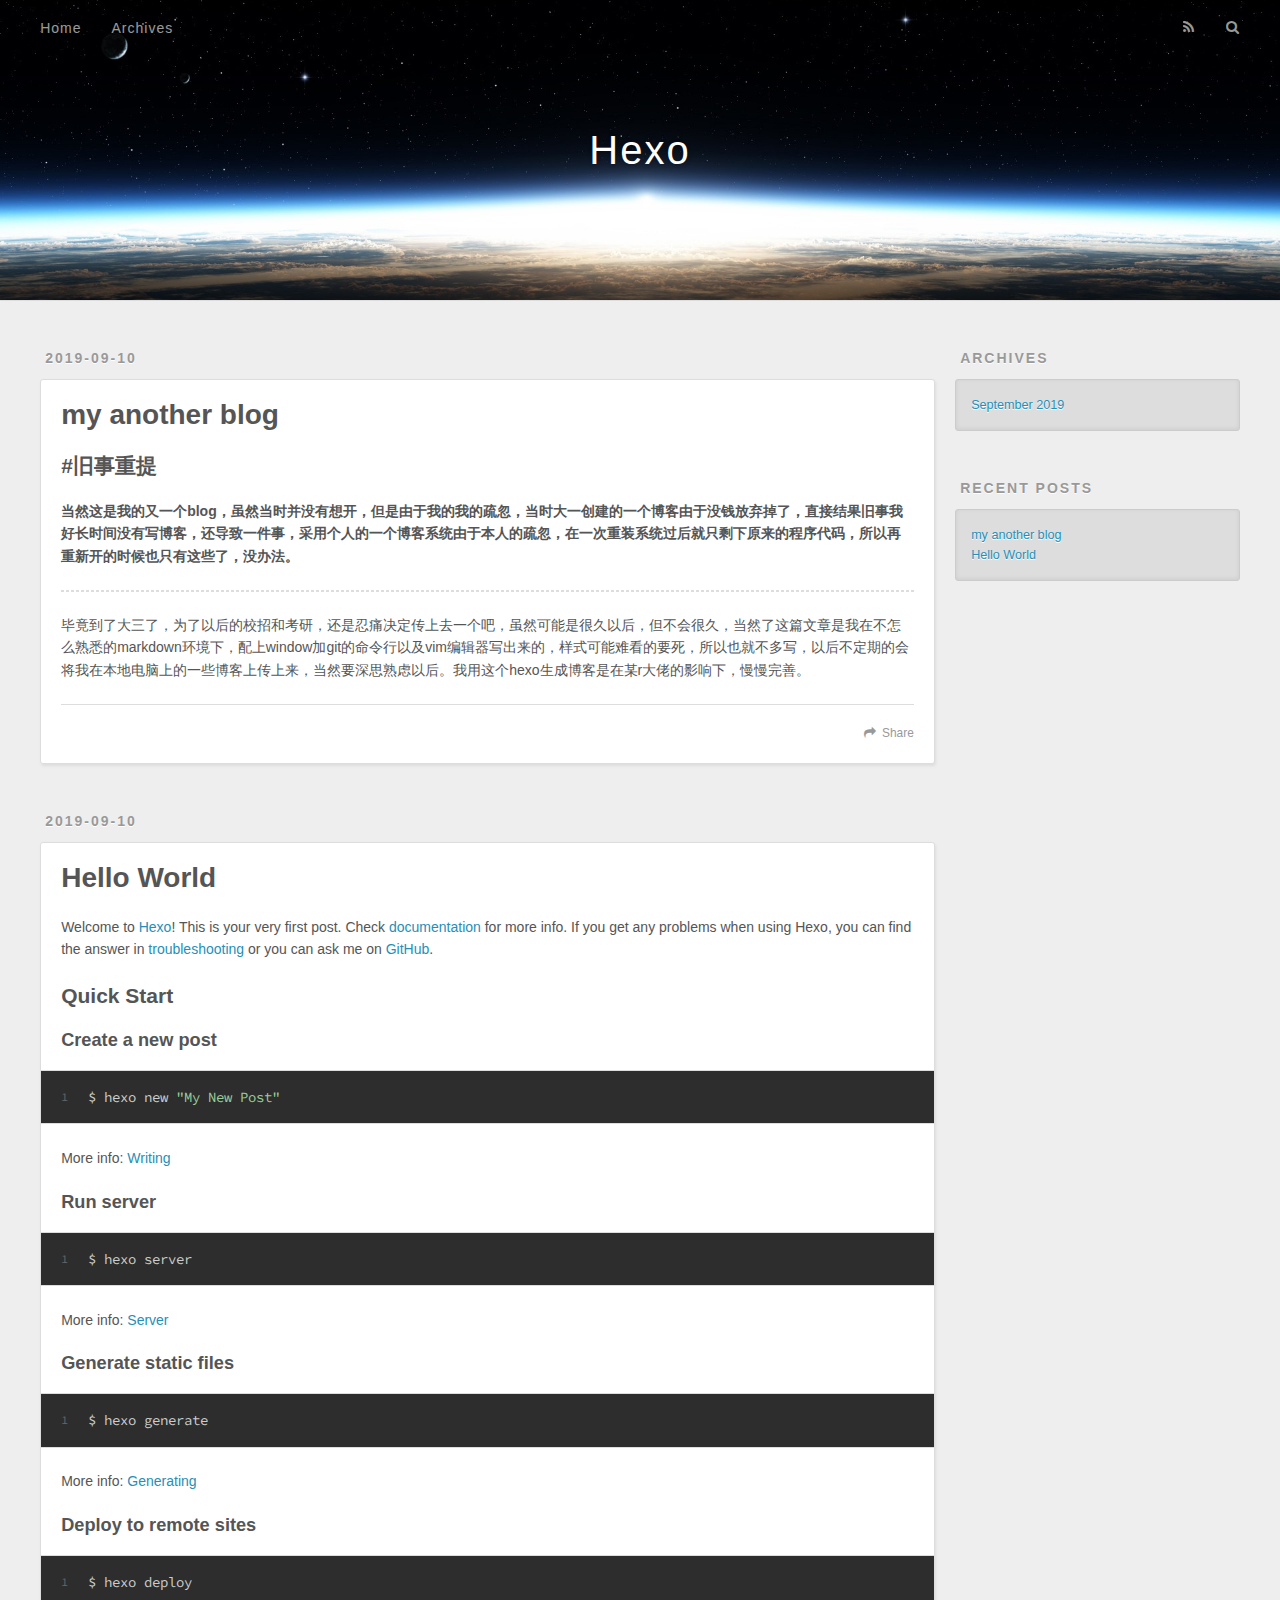
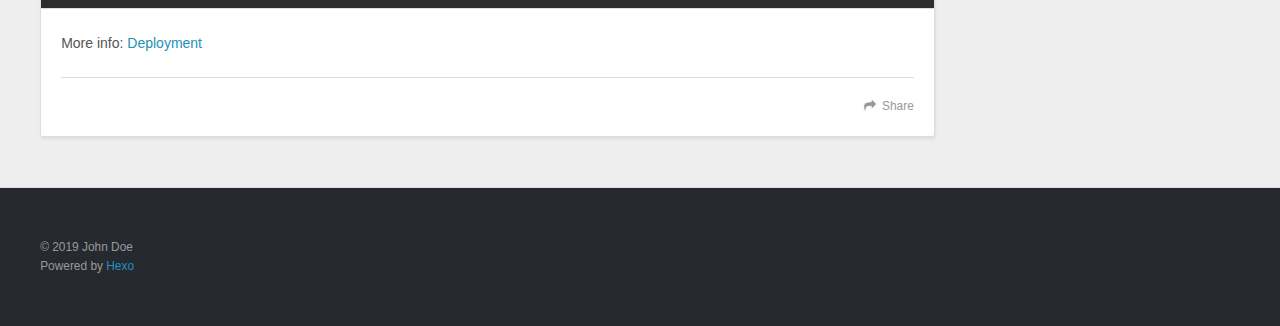
==== index.html @ 0c0c6982 "Site updated: 2019-09-11 00:20:48" ====
<!DOCTYPE html>
<html>
<head><meta name="generator" content="Hexo 3.9.0">
  <meta charset="utf-8">
  

  
  <title>Hexo</title>
  <meta name="viewport" content="width=device-width, initial-scale=1, maximum-scale=1">
  <meta property="og:type" content="website">
<meta property="og:title" content="Hexo">
<meta property="og:url" content="http://yoursite.com/index.html">
<meta property="og:site_name" content="Hexo">
<meta property="og:locale" content="en">
<meta name="twitter:card" content="summary">
<meta name="twitter:title" content="Hexo">
  
    <link rel="alternate" href="/atom.xml" title="Hexo" type="application/atom+xml">
  
  
    <link rel="icon" href="/favicon.png">
  
  
    <link href="//fonts.googleapis.com/css?family=Source+Code+Pro" rel="stylesheet" type="text/css">
  
  <link rel="stylesheet" href="/css/style.css">
</head>
</html>
<body>
  <div id="container">
    <div id="wrap">
      <header id="header">
  <div id="banner"></div>
  <div id="header-outer" class="outer">
    <div id="header-title" class="inner">
      <h1 id="logo-wrap">
        <a href="/" id="logo">Hexo</a>
      </h1>
      
    </div>
    <div id="header-inner" class="inner">
      <nav id="main-nav">
        <a id="main-nav-toggle" class="nav-icon"></a>
        
          <a class="main-nav-link" href="/">Home</a>
        
          <a class="main-nav-link" href="/archives">Archives</a>
        
      </nav>
      <nav id="sub-nav">
        
          <a id="nav-rss-link" class="nav-icon" href="/atom.xml" title="RSS Feed"></a>
        
        <a id="nav-search-btn" class="nav-icon" title="Search"></a>
      </nav>
      <div id="search-form-wrap">
        <form action="//google.com/search" method="get" accept-charset="UTF-8" class="search-form"><input type="search" name="q" class="search-form-input" placeholder="Search"><button type="submit" class="search-form-submit">&#xF002;</button><input type="hidden" name="sitesearch" value="http://yoursite.com"></form>
      </div>
    </div>
  </div>
</header>
      <div class="outer">
        <section id="main">
  
    <article id="post-my-another-blog" class="article article-type-post" itemscope itemprop="blogPost">
  <div class="article-meta">
    <a href="/2019/09/10/my-another-blog/" class="article-date">
  <time datetime="2019-09-10T15:48:53.000Z" itemprop="datePublished">2019-09-10</time>
</a>
    
  </div>
  <div class="article-inner">
    
    
      <header class="article-header">
        
  
    <h1 itemprop="name">
      <a class="article-title" href="/2019/09/10/my-another-blog/">my another blog</a>
    </h1>
  

      </header>
    
    <div class="article-entry" itemprop="articleBody">
      
        <h2 id="旧事重提"><a href="#旧事重提" class="headerlink" title="#旧事重提"></a>#旧事重提</h2><p><strong>当然这是我的又一个blog，虽然当时并没有想开，但是由于我的我的疏忽，当时大一创建的一个博客由于没钱放弃掉了，直接结果旧事我好长时间没有写博客，还导致一件事，采用个人的一个博客系统由于本人的疏忽，在一次重装系统过后就只剩下原来的程序代码，所以再重新开的时候也只有这些了，没办法。</strong></p>
<hr>
<p>毕竟到了大三了，为了以后的校招和考研，还是忍痛决定传上去一个吧，虽然可能是很久以后，但不会很久，当然了这篇文章是我在不怎么熟悉的markdown环境下，配上window加git的命令行以及vim编辑器写出来的，样式可能难看的要死，所以也就不多写，以后不定期的会将我在本地电脑上的一些博客上传上来，当然要深思熟虑以后。我用这个hexo生成博客是在某r大佬的影响下，慢慢完善。</p>

      
    </div>
    <footer class="article-footer">
      <a data-url="http://yoursite.com/2019/09/10/my-another-blog/" data-id="ck0e0szzv00003krhffsxg4f7" class="article-share-link">Share</a>
      
      
    </footer>
  </div>
  
</article>


  
    <article id="post-hello-world" class="article article-type-post" itemscope itemprop="blogPost">
  <div class="article-meta">
    <a href="/2019/09/10/hello-world/" class="article-date">
  <time datetime="2019-09-10T15:40:43.139Z" itemprop="datePublished">2019-09-10</time>
</a>
    
  </div>
  <div class="article-inner">
    
    
      <header class="article-header">
        
  
    <h1 itemprop="name">
      <a class="article-title" href="/2019/09/10/hello-world/">Hello World</a>
    </h1>
  

      </header>
    
    <div class="article-entry" itemprop="articleBody">
      
        <p>Welcome to <a href="https://hexo.io/" target="_blank" rel="noopener">Hexo</a>! This is your very first post. Check <a href="https://hexo.io/docs/" target="_blank" rel="noopener">documentation</a> for more info. If you get any problems when using Hexo, you can find the answer in <a href="https://hexo.io/docs/troubleshooting.html" target="_blank" rel="noopener">troubleshooting</a> or you can ask me on <a href="https://github.com/hexojs/hexo/issues" target="_blank" rel="noopener">GitHub</a>.</p>
<h2 id="Quick-Start"><a href="#Quick-Start" class="headerlink" title="Quick Start"></a>Quick Start</h2><h3 id="Create-a-new-post"><a href="#Create-a-new-post" class="headerlink" title="Create a new post"></a>Create a new post</h3><figure class="highlight bash"><table><tr><td class="gutter"><pre><span class="line">1</span><br></pre></td><td class="code"><pre><span class="line">$ hexo new <span class="string">"My New Post"</span></span><br></pre></td></tr></table></figure>

<p>More info: <a href="https://hexo.io/docs/writing.html" target="_blank" rel="noopener">Writing</a></p>
<h3 id="Run-server"><a href="#Run-server" class="headerlink" title="Run server"></a>Run server</h3><figure class="highlight bash"><table><tr><td class="gutter"><pre><span class="line">1</span><br></pre></td><td class="code"><pre><span class="line">$ hexo server</span><br></pre></td></tr></table></figure>

<p>More info: <a href="https://hexo.io/docs/server.html" target="_blank" rel="noopener">Server</a></p>
<h3 id="Generate-static-files"><a href="#Generate-static-files" class="headerlink" title="Generate static files"></a>Generate static files</h3><figure class="highlight bash"><table><tr><td class="gutter"><pre><span class="line">1</span><br></pre></td><td class="code"><pre><span class="line">$ hexo generate</span><br></pre></td></tr></table></figure>

<p>More info: <a href="https://hexo.io/docs/generating.html" target="_blank" rel="noopener">Generating</a></p>
<h3 id="Deploy-to-remote-sites"><a href="#Deploy-to-remote-sites" class="headerlink" title="Deploy to remote sites"></a>Deploy to remote sites</h3><figure class="highlight bash"><table><tr><td class="gutter"><pre><span class="line">1</span><br></pre></td><td class="code"><pre><span class="line">$ hexo deploy</span><br></pre></td></tr></table></figure>

<p>More info: <a href="https://hexo.io/docs/deployment.html" target="_blank" rel="noopener">Deployment</a></p>

      
    </div>
    <footer class="article-footer">
      <a data-url="http://yoursite.com/2019/09/10/hello-world/" data-id="ck0e0t00200013krhgukhld2q" class="article-share-link">Share</a>
      
      
    </footer>
  </div>
  
</article>


  


</section>
        
          <aside id="sidebar">
  
    

  
    

  
    
  
    
  <div class="widget-wrap">
    <h3 class="widget-title">Archives</h3>
    <div class="widget">
      <ul class="archive-list"><li class="archive-list-item"><a class="archive-list-link" href="/archives/2019/09/">September 2019</a></li></ul>
    </div>
  </div>


  
    
  <div class="widget-wrap">
    <h3 class="widget-title">Recent Posts</h3>
    <div class="widget">
      <ul>
        
          <li>
            <a href="/2019/09/10/my-another-blog/">my another blog</a>
          </li>
        
          <li>
            <a href="/2019/09/10/hello-world/">Hello World</a>
          </li>
        
      </ul>
    </div>
  </div>

  
</aside>
        
      </div>
      <footer id="footer">
  
  <div class="outer">
    <div id="footer-info" class="inner">
      &copy; 2019 John Doe<br>
      Powered by <a href="http://hexo.io/" target="_blank">Hexo</a>
    </div>
  </div>
</footer>
    </div>
    <nav id="mobile-nav">
  
    <a href="/" class="mobile-nav-link">Home</a>
  
    <a href="/archives" class="mobile-nav-link">Archives</a>
  
</nav>
    

<script src="//ajax.googleapis.com/ajax/libs/jquery/2.0.3/jquery.min.js"></script>


  <link rel="stylesheet" href="/fancybox/jquery.fancybox.css">
  <script src="/fancybox/jquery.fancybox.pack.js"></script>


<script src="/js/script.js"></script>



  </div>
</body>
</html>
---- css/style.css ----
body {
  width: 100%;
}
body:before,
body:after {
  content: "";
  display: table;
}
body:after {
  clear: both;
}
html,
body,
div,
span,
applet,
object,
iframe,
h1,
h2,
h3,
h4,
h5,
h6,
p,
blockquote,
pre,
a,
abbr,
acronym,
address,
big,
cite,
code,
del,
dfn,
em,
img,
ins,
kbd,
q,
s,
samp,
small,
strike,
strong,
sub,
sup,
tt,
var,
dl,
dt,
dd,
ol,
ul,
li,
fieldset,
form,
label,
legend,
table,
caption,
tbody,
tfoot,
thead,
tr,
th,
td {
  margin: 0;
  padding: 0;
  border: 0;
  outline: 0;
  font-weight: inherit;
  font-style: inherit;
  font-family: inherit;
  font-size: 100%;
  vertical-align: baseline;
}
body {
  line-height: 1;
  color: #000;
  background: #fff;
}
ol,
ul {
  list-style: none;
}
table {
  border-collapse: separate;
  border-spacing: 0;
  vertical-align: middle;
}
caption,
th,
td {
  text-align: left;
  font-weight: normal;
  vertical-align: middle;
}
a img {
  border: none;
}
input,
button {
  margin: 0;
  padding: 0;
}
input::-moz-focus-inner,
button::-moz-focus-inner {
  border: 0;
  padding: 0;
}
@font-face {
  font-family: FontAwesome;
  font-style: normal;
  font-weight: normal;
  src: url("fonts/fontawesome-webfont.eot?v=#4.0.3");
  src: url("fonts/fontawesome-webfont.eot?#iefix&v=#4.0.3") format("embedded-opentype"), url("fonts/fontawesome-webfont.woff?v=#4.0.3") format("woff"), url("fonts/fontawesome-webfont.ttf?v=#4.0.3") format("truetype"), url("fonts/fontawesome-webfont.svg#fontawesomeregular?v=#4.0.3") format("svg");
}
html,
body,
#container {
  height: 100%;
}
body {
  background: #eee;
  font: 14px -apple-system, BlinkMacSystemFont, "Segoe UI", "Roboto", "Oxygen", "Ubuntu", "Cantarell", "Fira Sans", "Droid Sans", "Helvetica Neue", sans-serif;
  -webkit-text-size-adjust: 100%;
}
.outer {
  max-width: 1220px;
  margin: 0 auto;
  padding: 0 20px;
}
.outer:before,
.outer:after {
  content: "";
  display: table;
}
.outer:after {
  clear: both;
}
.inner {
  display: inline;
  float: left;
  width: 98.33333333333333%;
  margin: 0 0.833333333333333%;
}
.left,
.alignleft {
  float: left;
}
.right,
.alignright {
  float: right;
}
.clear {
  clear: both;
}
#container {
  position: relative;
}
.mobile-nav-on {
  overflow: hidden;
}
#wrap {
  height: 100%;
  width: 100%;
  position: absolute;
  top: 0;
  left: 0;
  -webkit-transition: 0.2s ease-out;
  -moz-transition: 0.2s ease-out;
  -ms-transition: 0.2s ease-out;
  transition: 0.2s ease-out;
  z-index: 1;
  background: #eee;
}
.mobile-nav-on #wrap {
  left: 280px;
}
@media screen and (min-width: 768px) {
  #main {
    display: inline;
    float: left;
    width: 73.33333333333333%;
    margin: 0 0.833333333333333%;
  }
}
.article-date,
.article-category-link,
.archive-year,
.widget-title {
  text-decoration: none;
  text-transform: uppercase;
  letter-spacing: 2px;
  color: #999;
  margin-bottom: 1em;
  margin-left: 5px;
  line-height: 1em;
  text-shadow: 0 1px #fff;
  font-weight: bold;
}
.article-inner,
.archive-article-inner {
  background: #fff;
  -webkit-box-shadow: 1px 2px 3px #ddd;
  box-shadow: 1px 2px 3px #ddd;
  border: 1px solid #ddd;
  border-radius: 3px;
}
.article-entry h1,
.widget h1 {
  font-size: 2em;
}
.article-entry h2,
.widget h2 {
  font-size: 1.5em;
}
.article-entry h3,
.widget h3 {
  font-size: 1.3em;
}
.article-entry h4,
.widget h4 {
  font-size: 1.2em;
}
.article-entry h5,
.widget h5 {
  font-size: 1em;
}
.article-entry h6,
.widget h6 {
  font-size: 1em;
  color: #999;
}
.article-entry hr,
.widget hr {
  border: 1px dashed #ddd;
}
.article-entry strong,
.widget strong {
  font-weight: bold;
}
.article-entry em,
.widget em,
.article-entry cite,
.widget cite {
  font-style: italic;
}
.article-entry sup,
.widget sup,
.article-entry sub,
.widget sub {
  font-size: 0.75em;
  line-height: 0;
  position: relative;
  vertical-align: baseline;
}
.article-entry sup,
.widget sup {
  top: -0.5em;
}
.article-entry sub,
.widget sub {
  bottom: -0.2em;
}
.article-entry small,
.widget small {
  font-size: 0.85em;
}
.article-entry acronym,
.widget acronym,
.article-entry abbr,
.widget abbr {
  border-bottom: 1px dotted;
}
.article-entry ul,
.widget ul,
.article-entry ol,
.widget ol,
.article-entry dl,
.widget dl {
  margin: 0 20px;
  line-height: 1.6em;
}
.article-entry ul ul,
.widget ul ul,
.article-entry ol ul,
.widget ol ul,
.article-entry ul ol,
.widget ul ol,
.article-entry ol ol,
.widget ol ol {
  margin-top: 0;
  margin-bottom: 0;
}
.article-entry ul,
.widget ul {
  list-style: disc;
}
.article-entry ol,
.widget ol {
  list-style: decimal;
}
.article-entry dt,
.widget dt {
  font-weight: bold;
}
#header {
  height: 300px;
  position: relative;
  border-bottom: 1px solid #ddd;
}
#header:before,
#header:after {
  content: "";
  position: absolute;
  left: 0;
  right: 0;
  height: 40px;
}
#header:before {
  top: 0;
  background: -webkit-linear-gradient(rgba(0,0,0,0.2), transparent);
  background: -moz-linear-gradient(rgba(0,0,0,0.2), transparent);
  background: -ms-linear-gradient(rgba(0,0,0,0.2), transparent);
  background: linear-gradient(rgba(0,0,0,0.2), transparent);
}
#header:after {
  bottom: 0;
  background: -webkit-linear-gradient(transparent, rgba(0,0,0,0.2));
  background: -moz-linear-gradient(transparent, rgba(0,0,0,0.2));
  background: -ms-linear-gradient(transparent, rgba(0,0,0,0.2));
  background: linear-gradient(transparent, rgba(0,0,0,0.2));
}
#header-outer {
  height: 100%;
  position: relative;
}
#header-inner {
  position: relative;
  overflow: hidden;
}
#banner {
  position: absolute;
  top: 0;
  left: 0;
  width: 100%;
  height: 100%;
  background: url("images/banner.jpg") center #000;
  -webkit-background-size: cover;
  -moz-background-size: cover;
  background-size: cover;
  z-index: -1;
}
#header-title {
  text-align: center;
  height: 40px;
  position: absolute;
  top: 50%;
  left: 0;
  margin-top: -20px;
}
#logo,
#subtitle {
  text-decoration: none;
  color: #fff;
  font-weight: 300;
  text-shadow: 0 1px 4px rgba(0,0,0,0.3);
}
#logo {
  font-size: 40px;
  line-height: 40px;
  letter-spacing: 2px;
}
#subtitle {
  font-size: 16px;
  line-height: 16px;
  letter-spacing: 1px;
}
#subtitle-wrap {
  margin-top: 16px;
}
#main-nav {
  float: left;
  margin-left: -15px;
}
.nav-icon,
.main-nav-link {
  float: left;
  color: #fff;
  opacity: 0.6;
  text-decoration: none;
  text-shadow: 0 1px rgba(0,0,0,0.2);
  -webkit-transition: opacity 0.2s;
  -moz-transition: opacity 0.2s;
  -ms-transition: opacity 0.2s;
  transition: opacity 0.2s;
  display: block;
  padding: 20px 15px;
}
.nav-icon:hover,
.main-nav-link:hover {
  opacity: 1;
}
.nav-icon {
  font-family: FontAwesome;
  text-align: center;
  font-size: 14px;
  width: 14px;
  height: 14px;
  padding: 20px 15px;
  position: relative;
  cursor: pointer;
}
.main-nav-link {
  font-weight: 300;
  letter-spacing: 1px;
}
@media screen and (max-width: 479px) {
  .main-nav-link {
    display: none;
  }
}
#main-nav-toggle {
  display: none;
}
#main-nav-toggle:before {
  content: "\f0c9";
}
@media screen and (max-width: 479px) {
  #main-nav-toggle {
    display: block;
  }
}
#sub-nav {
  float: right;
  margin-right: -15px;
}
#nav-rss-link:before {
  content: "\f09e";
}
#nav-search-btn:before {
  content: "\f002";
}
#search-form-wrap {
  position: absolute;
  top: 15px;
  width: 150px;
  height: 30px;
  right: -150px;
  opacity: 0;
  -webkit-transition: 0.2s ease-out;
  -moz-transition: 0.2s ease-out;
  -ms-transition: 0.2s ease-out;
  transition: 0.2s ease-out;
}
#search-form-wrap.on {
  opacity: 1;
  right: 0;
}
@media screen and (max-width: 479px) {
  #search-form-wrap {
    width: 100%;
    right: -100%;
  }
}
.search-form {
  position: absolute;
  top: 0;
  left: 0;
  right: 0;
  background: #fff;
  padding: 5px 15px;
  border-radius: 15px;
  -webkit-box-shadow: 0 0 10px rgba(0,0,0,0.3);
  box-shadow: 0 0 10px rgba(0,0,0,0.3);
}
.search-form-input {
  border: none;
  background: none;
  color: #555;
  width: 100%;
  font: 13px -apple-system, BlinkMacSystemFont, "Segoe UI", "Roboto", "Oxygen", "Ubuntu", "Cantarell", "Fira Sans", "Droid Sans", "Helvetica Neue", sans-serif;
  outline: none;
}
.search-form-input::-webkit-search-results-decoration,
.search-form-input::-webkit-search-cancel-button {
  -webkit-appearance: none;
}
.search-form-submit {
  position: absolute;
  top: 50%;
  right: 10px;
  margin-top: -7px;
  font: 13px FontAwesome;
  border: none;
  background: none;
  color: #bbb;
  cursor: pointer;
}
.search-form-submit:hover,
.search-form-submit:focus {
  color: #777;
}
.article {
  margin: 50px 0;
}
.article-inner {
  overflow: hidden;
}
.article-meta:before,
.article-meta:after {
  content: "";
  display: table;
}
.article-meta:after {
  clear: both;
}
.article-date {
  float: left;
}
.article-category {
  float: left;
  line-height: 1em;
  color: #ccc;
  text-shadow: 0 1px #fff;
  margin-left: 8px;
}
.article-category:before {
  content: "\2022";
}
.article-category-link {
  margin: 0 12px 1em;
}
.article-header {
  padding: 20px 20px 0;
}
.article-title {
  text-decoration: none;
  font-size: 2em;
  font-weight: bold;
  color: #555;
  line-height: 1.1em;
  -webkit-transition: color 0.2s;
  -moz-transition: color 0.2s;
  -ms-transition: color 0.2s;
  transition: color 0.2s;
}
a.article-title:hover {
  color: #258fb8;
}
.article-entry {
  color: #555;
  padding: 0 20px;
}
.article-entry:before,
.article-entry:after {
  content: "";
  display: table;
}
.article-entry:after {
  clear: both;
}
.article-entry p,
.article-entry table {
  line-height: 1.6em;
  margin: 1.6em 0;
}
.article-entry h1,
.article-entry h2,
.article-entry h3,
.article-entry h4,
.article-entry h5,
.article-entry h6 {
  font-weight: bold;
}
.article-entry h1,
.article-entry h2,
.article-entry h3,
.article-entry h4,
.article-entry h5,
.article-entry h6 {
  line-height: 1.1em;
  margin: 1.1em 0;
}
.article-entry a {
  color: #258fb8;
  text-decoration: none;
}
.article-entry a:hover {
  text-decoration: underline;
}
.article-entry ul,
.article-entry ol,
.article-entry dl {
  margin-top: 1.6em;
  margin-bottom: 1.6em;
}
.article-entry img,
.article-entry video {
  max-width: 100%;
  height: auto;
  display: block;
  margin: auto;
}
.article-entry iframe {
  border: none;
}
.article-entry table {
  width: 100%;
  border-collapse: collapse;
  border-spacing: 0;
}
.article-entry th {
  font-weight: bold;
  border-bottom: 3px solid #ddd;
  padding-bottom: 0.5em;
}
.article-entry td {
  border-bottom: 1px solid #ddd;
  padding: 10px 0;
}
.article-entry blockquote {
  font-family: Georgia, "Times New Roman", serif;
  font-size: 1.4em;
  margin: 1.6em 20px;
  text-align: center;
}
.article-entry blockquote footer {
  font-size: 14px;
  margin: 1.6em 0;
  font-family: -apple-system, BlinkMacSystemFont, "Segoe UI", "Roboto", "Oxygen", "Ubuntu", "Cantarell", "Fira Sans", "Droid Sans", "Helvetica Neue", sans-serif;
}
.article-entry blockquote footer cite:before {
  content: "—";
  padding: 0 0.5em;
}
.article-entry .pullquote {
  text-align: left;
  width: 45%;
  margin: 0;
}
.article-entry .pullquote.left {
  margin-left: 0.5em;
  margin-right: 1em;
}
.article-entry .pullquote.right {
  margin-right: 0.5em;
  margin-left: 1em;
}
.article-entry .caption {
  color: #999;
  display: block;
  font-size: 0.9em;
  margin-top: 0.5em;
  position: relative;
  text-align: center;
}
.article-entry .video-container {
  position: relative;
  padding-top: 56.25%;
  height: 0;
  overflow: hidden;
}
.article-entry .video-container iframe,
.article-entry .video-container object,
.article-entry .video-container embed {
  position: absolute;
  top: 0;
  left: 0;
  width: 100%;
  height: 100%;
  margin-top: 0;
}
.article-more-link a {
  display: inline-block;
  line-height: 1em;
  padding: 6px 15px;
  border-radius: 15px;
  background: #eee;
  color: #999;
  text-shadow: 0 1px #fff;
  text-decoration: none;
}
.article-more-link a:hover {
  background: #258fb8;
  color: #fff;
  text-decoration: none;
  text-shadow: 0 1px #1e7293;
}
.article-footer {
  font-size: 0.85em;
  line-height: 1.6em;
  border-top: 1px solid #ddd;
  padding-top: 1.6em;
  margin: 0 20px 20px;
}
.article-footer:before,
.article-footer:after {
  content: "";
  display: table;
}
.article-footer:after {
  clear: both;
}
.article-footer a {
  color: #999;
  text-decoration: none;
}
.article-footer a:hover {
  color: #555;
}
.article-tag-list-item {
  float: left;
  margin-right: 10px;
}
.article-tag-list-link:before {
  content: "#";
}
.article-comment-link {
  float: right;
}
.article-comment-link:before {
  content: "\f075";
  font-family: FontAwesome;
  padding-right: 8px;
}
.article-share-link {
  cursor: pointer;
  float: right;
  margin-left: 20px;
}
.article-share-link:before {
  content: "\f064";
  font-family: FontAwesome;
  padding-right: 6px;
}
#article-nav {
  position: relative;
}
#article-nav:before,
#article-nav:after {
  content: "";
  display: table;
}
#article-nav:after {
  clear: both;
}
@media screen and (min-width: 768px) {
  #article-nav {
    margin: 50px 0;
  }
  #article-nav:before {
    width: 8px;
    height: 8px;
    position: absolute;
    top: 50%;
    left: 50%;
    margin-top: -4px;
    margin-left: -4px;
    content: "";
    border-radius: 50%;
    background: #ddd;
    -webkit-box-shadow: 0 1px 2px #fff;
    box-shadow: 0 1px 2px #fff;
  }
}
.article-nav-link-wrap {
  text-decoration: none;
  text-shadow: 0 1px #fff;
  color: #999;
  -webkit-box-sizing: border-box;
  -moz-box-sizing: border-box;
  box-sizing: border-box;
  margin-top: 50px;
  text-align: center;
  display: block;
}
.article-nav-link-wrap:hover {
  color: #555;
}
@media screen and (min-width: 768px) {
  .article-nav-link-wrap {
    width: 50%;
    margin-top: 0;
  }
}
@media screen and (min-width: 768px) {
  #article-nav-newer {
    float: left;
    text-align: right;
    padding-right: 20px;
  }
}
@media screen and (min-width: 768px) {
  #article-nav-older {
    float: right;
    text-align: left;
    padding-left: 20px;
  }
}
.article-nav-caption {
  text-transform: uppercase;
  letter-spacing: 2px;
  color: #ddd;
  line-height: 1em;
  font-weight: bold;
}
#article-nav-newer .article-nav-caption {
  margin-right: -2px;
}
.article-nav-title {
  font-size: 0.85em;
  line-height: 1.6em;
  margin-top: 0.5em;
}
.article-share-box {
  position: absolute;
  display: none;
  background: #fff;
  -webkit-box-shadow: 1px 2px 10px rgba(0,0,0,0.2);
  box-shadow: 1px 2px 10px rgba(0,0,0,0.2);
  border-radius: 3px;
  margin-left: -145px;
  overflow: hidden;
  z-index: 1;
}
.article-share-box.on {
  display: block;
}
.article-share-input {
  width: 100%;
  background: none;
  -webkit-box-sizing: border-box;
  -moz-box-sizing: border-box;
  box-sizing: border-box;
  font: 14px -apple-system, BlinkMacSystemFont, "Segoe UI", "Roboto", "Oxygen", "Ubuntu", "Cantarell", "Fira Sans", "Droid Sans", "Helvetica Neue", sans-serif;
  padding: 0 15px;
  color: #555;
  outline: none;
  border: 1px solid #ddd;
  border-radius: 3px 3px 0 0;
  height: 36px;
  line-height: 36px;
}
.article-share-links {
  background: #eee;
}
.article-share-links:before,
.article-share-links:after {
  content: "";
  display: table;
}
.article-share-links:after {
  clear: both;
}
.article-share-twitter,
.article-share-facebook,
.article-share-pinterest,
.article-share-google {
  width: 50px;
  height: 36px;
  display: block;
  float: left;
  position: relative;
  color: #999;
  text-shadow: 0 1px #fff;
}
.article-share-twitter:before,
.article-share-facebook:before,
.article-share-pinterest:before,
.article-share-google:before {
  font-size: 20px;
  font-family: FontAwesome;
  width: 20px;
  height: 20px;
  position: absolute;
  top: 50%;
  left: 50%;
  margin-top: -10px;
  margin-left: -10px;
  text-align: center;
}
.article-share-twitter:hover,
.article-share-facebook:hover,
.article-share-pinterest:hover,
.article-share-google:hover {
  color: #fff;
}
.article-share-twitter:before {
  content: "\f099";
}
.article-share-twitter:hover {
  background: #00aced;
  text-shadow: 0 1px #008abe;
}
.article-share-facebook:before {
  content: "\f09a";
}
.article-share-facebook:hover {
  background: #3b5998;
  text-shadow: 0 1px #2f477a;
}
.article-share-pinterest:before {
  content: "\f0d2";
}
.article-share-pinterest:hover {
  background: #cb2027;
  text-shadow: 0 1px #a21a1f;
}
.article-share-google:before {
  content: "\f0d5";
}
.article-share-google:hover {
  background: #dd4b39;
  text-shadow: 0 1px #be3221;
}
.article-gallery {
  background: #000;
  position: relative;
}
.article-gallery-photos {
  position: relative;
  overflow: hidden;
}
.article-gallery-img {
  display: none;
  max-width: 100%;
}
.article-gallery-img:first-child {
  display: block;
}
.article-gallery-img.loaded {
  position: absolute;
  display: block;
}
.article-gallery-img img {
  display: block;
  max-width: 100%;
  margin: 0 auto;
}
#comments {
  background: #fff;
  -webkit-box-shadow: 1px 2px 3px #ddd;
  box-shadow: 1px 2px 3px #ddd;
  padding: 20px;
  border: 1px solid #ddd;
  border-radius: 3px;
  margin: 50px 0;
}
#comments a {
  color: #258fb8;
}
.archives-wrap {
  margin: 50px 0;
}
.archives:before,
.archives:after {
  content: "";
  display: table;
}
.archives:after {
  clear: both;
}
.archive-year-wrap {
  margin-bottom: 1em;
}
.archives {
  -webkit-column-gap: 10px;
  -moz-column-gap: 10px;
  column-gap: 10px;
}
@media screen and (min-width: 480px) and (max-width: 767px) {
  .archives {
    -webkit-column-count: 2;
    -moz-column-count: 2;
    column-count: 2;
  }
}
@media screen and (min-width: 768px) {
  .archives {
    -webkit-column-count: 3;
    -moz-column-count: 3;
    column-count: 3;
  }
}
.archive-article {
  -webkit-column-break-inside: avoid;
  page-break-inside: avoid;
  overflow: hidden;
  break-inside: avoid-column;
}
.archive-article-inner {
  padding: 10px;
  margin-bottom: 15px;
}
.archive-article-title {
  text-decoration: none;
  font-weight: bold;
  color: #555;
  -webkit-transition: color 0.2s;
  -moz-transition: color 0.2s;
  -ms-transition: color 0.2s;
  transition: color 0.2s;
  line-height: 1.6em;
}
.archive-article-title:hover {
  color: #258fb8;
}
.archive-article-footer {
  margin-top: 1em;
}
.archive-article-date {
  color: #999;
  text-decoration: none;
  font-size: 0.85em;
  line-height: 1em;
  margin-bottom: 0.5em;
  display: block;
}
#page-nav {
  margin: 50px auto;
  background: #fff;
  -webkit-box-shadow: 1px 2px 3px #ddd;
  box-shadow: 1px 2px 3px #ddd;
  border: 1px solid #ddd;
  border-radius: 3px;
  text-align: center;
  color: #999;
  overflow: hidden;
}
#page-nav:before,
#page-nav:after {
  content: "";
  display: table;
}
#page-nav:after {
  clear: both;
}
#page-nav a,
#page-nav span {
  padding: 10px 20px;
  line-height: 1;
  height: 2ex;
}
#page-nav a {
  color: #999;
  text-decoration: none;
}
#page-nav a:hover {
  background: #999;
  color: #fff;
}
#page-nav .prev {
  float: left;
}
#page-nav .next {
  float: right;
}
#page-nav .page-number {
  display: inline-block;
}
@media screen and (max-width: 479px) {
  #page-nav .page-number {
    display: none;
  }
}
#page-nav .current {
  color: #555;
  font-weight: bold;
}
#page-nav .space {
  color: #ddd;
}
#footer {
  background: #262a30;
  padding: 50px 0;
  border-top: 1px solid #ddd;
  color: #999;
}
#footer a {
  color: #258fb8;
  text-decoration: none;
}
#footer a:hover {
  text-decoration: underline;
}
#footer-info {
  line-height: 1.6em;
  font-size: 0.85em;
}
.article-entry pre,
.article-entry .highlight {
  background: #2d2d2d;
  margin: 0 -20px;
  padding: 15px 20px;
  border-style: solid;
  border-color: #ddd;
  border-width: 1px 0;
  overflow: auto;
  color: #ccc;
  line-height: 22.400000000000002px;
}
.article-entry .highlight .gutter pre,
.article-entry .gist .gist-file .gist-data .line-numbers {
  color: #666;
  font-size: 0.85em;
}
.article-entry pre,
.article-entry code {
  font-family: "Source Code Pro", Consolas, Monaco, Menlo, Consolas, monospace;
}
.article-entry code {
  background: #eee;
  text-shadow: 0 1px #fff;
  padding: 0 0.3em;
}
.article-entry pre code {
  background: none;
  text-shadow: none;
  padding: 0;
}
.article-entry .highlight pre {
  border: none;
  margin: 0;
  padding: 0;
}
.article-entry .highlight table {
  margin: 0;
  width: auto;
}
.article-entry .highlight td {
  border: none;
  padding: 0;
}
.article-entry .highlight figcaption {
  font-size: 0.85em;
  color: #999;
  line-height: 1em;
  margin-bottom: 1em;
}
.article-entry .highlight figcaption:before,
.article-entry .highlight figcaption:after {
  content: "";
  display: table;
}
.article-entry .highlight figcaption:after {
  clear: both;
}
.article-entry .highlight figcaption a {
  float: right;
}
.article-entry .highlight .gutter pre {
  text-align: right;
  padding-right: 20px;
}
.article-entry .highlight .line {
  height: 22.400000000000002px;
}
.article-entry .highlight .line.marked {
  background: #515151;
}
.article-entry .gist {
  margin: 0 -20px;
  border-style: solid;
  border-color: #ddd;
  border-width: 1px 0;
  background: #2d2d2d;
  padding: 15px 20px 15px 0;
}
.article-entry .gist .gist-file {
  border: none;
  font-family: "Source Code Pro", Consolas, Monaco, Menlo, Consolas, monospace;
  margin: 0;
}
.article-entry .gist .gist-file .gist-data {
  background: none;
  border: none;
}
.article-entry .gist .gist-file .gist-data .line-numbers {
  background: none;
  border: none;
  padding: 0 20px 0 0;
}
.article-entry .gist .gist-file .gist-data .line-data {
  padding: 0 !important;
}
.article-entry .gist .gist-file .highlight {
  margin: 0;
  padding: 0;
  border: none;
}
.article-entry .gist .gist-file .gist-meta {
  background: #2d2d2d;
  color: #999;
  font: 0.85em -apple-system, BlinkMacSystemFont, "Segoe UI", "Roboto", "Oxygen", "Ubuntu", "Cantarell", "Fira Sans", "Droid Sans", "Helvetica Neue", sans-serif;
  text-shadow: 0 0;
  padding: 0;
  margin-top: 1em;
  margin-left: 20px;
}
.article-entry .gist .gist-file .gist-meta a {
  color: #258fb8;
  font-weight: normal;
}
.article-entry .gist .gist-file .gist-meta a:hover {
  text-decoration: underline;
}
pre .comment,
pre .title {
  color: #999;
}
pre .variable,
pre .attribute,
pre .tag,
pre .regexp,
pre .ruby .constant,
pre .xml .tag .title,
pre .xml .pi,
pre .xml .doctype,
pre .html .doctype,
pre .css .id,
pre .css .class,
pre .css .pseudo {
  color: #f2777a;
}
pre .number,
pre .preprocessor,
pre .built_in,
pre .literal,
pre .params,
pre .constant {
  color: #f99157;
}
pre .class,
pre .ruby .class .title,
pre .css .rules .attribute {
  color: #9c9;
}
pre .string,
pre .value,
pre .inheritance,
pre .header,
pre .ruby .symbol,
pre .xml .cdata {
  color: #9c9;
}
pre .css .hexcolor {
  color: #6cc;
}
pre .function,
pre .python .decorator,
pre .python .title,
pre .ruby .function .title,
pre .ruby .title .keyword,
pre .perl .sub,
pre .javascript .title,
pre .coffeescript .title {
  color: #69c;
}
pre .keyword,
pre .javascript .function {
  color: #c9c;
}
@media screen and (max-width: 479px) {
  #mobile-nav {
    position: absolute;
    top: 0;
    left: 0;
    width: 280px;
    height: 100%;
    background: #191919;
    border-right: 1px solid #fff;
  }
}
@media screen and (max-width: 479px) {
  .mobile-nav-link {
    display: block;
    color: #999;
    text-decoration: none;
    padding: 15px 20px;
    font-weight: bold;
  }
  .mobile-nav-link:hover {
    color: #fff;
  }
}
@media screen and (min-width: 768px) {
  #sidebar {
    display: inline;
    float: left;
    width: 23.333333333333332%;
    margin: 0 0.833333333333333%;
  }
}
.widget-wrap {
  margin: 50px 0;
}
.widget {
  color: #777;
  text-shadow: 0 1px #fff;
  background: #ddd;
  -webkit-box-shadow: 0 -1px 4px #ccc inset;
  box-shadow: 0 -1px 4px #ccc inset;
  border: 1px solid #ccc;
  padding: 15px;
  border-radius: 3px;
}
.widget a {
  color: #258fb8;
  text-decoration: none;
}
.widget a:hover {
  text-decoration: underline;
}
.widget ul ul,
.widget ol ul,
.widget dl ul,
.widget ul ol,
.widget ol ol,
.widget dl ol,
.widget ul dl,
.widget ol dl,
.widget dl dl {
  margin-left: 15px;
  list-style: disc;
}
.widget {
  line-height: 1.6em;
  word-wrap: break-word;
  font-size: 0.9em;
}
.widget ul,
.widget ol {
  list-style: none;
  margin: 0;
}
.widget ul ul,
.widget ol ul,
.widget ul ol,
.widget ol ol {
  margin: 0 20px;
}
.widget ul ul,
.widget ol ul {
  list-style: disc;
}
.widget ul ol,
.widget ol ol {
  list-style: decimal;
}
.category-list-count,
.tag-list-count,
.archive-list-count {
  padding-left: 5px;
  color: #999;
  font-size: 0.85em;
}
.category-list-count:before,
.tag-list-count:before,
.archive-list-count:before {
  content: "(";
}
.category-list-count:after,
.tag-list-count:after,
.archive-list-count:after {
  content: ")";
}
.tagcloud a {
  margin-right: 5px;
  display: inline-block;
}
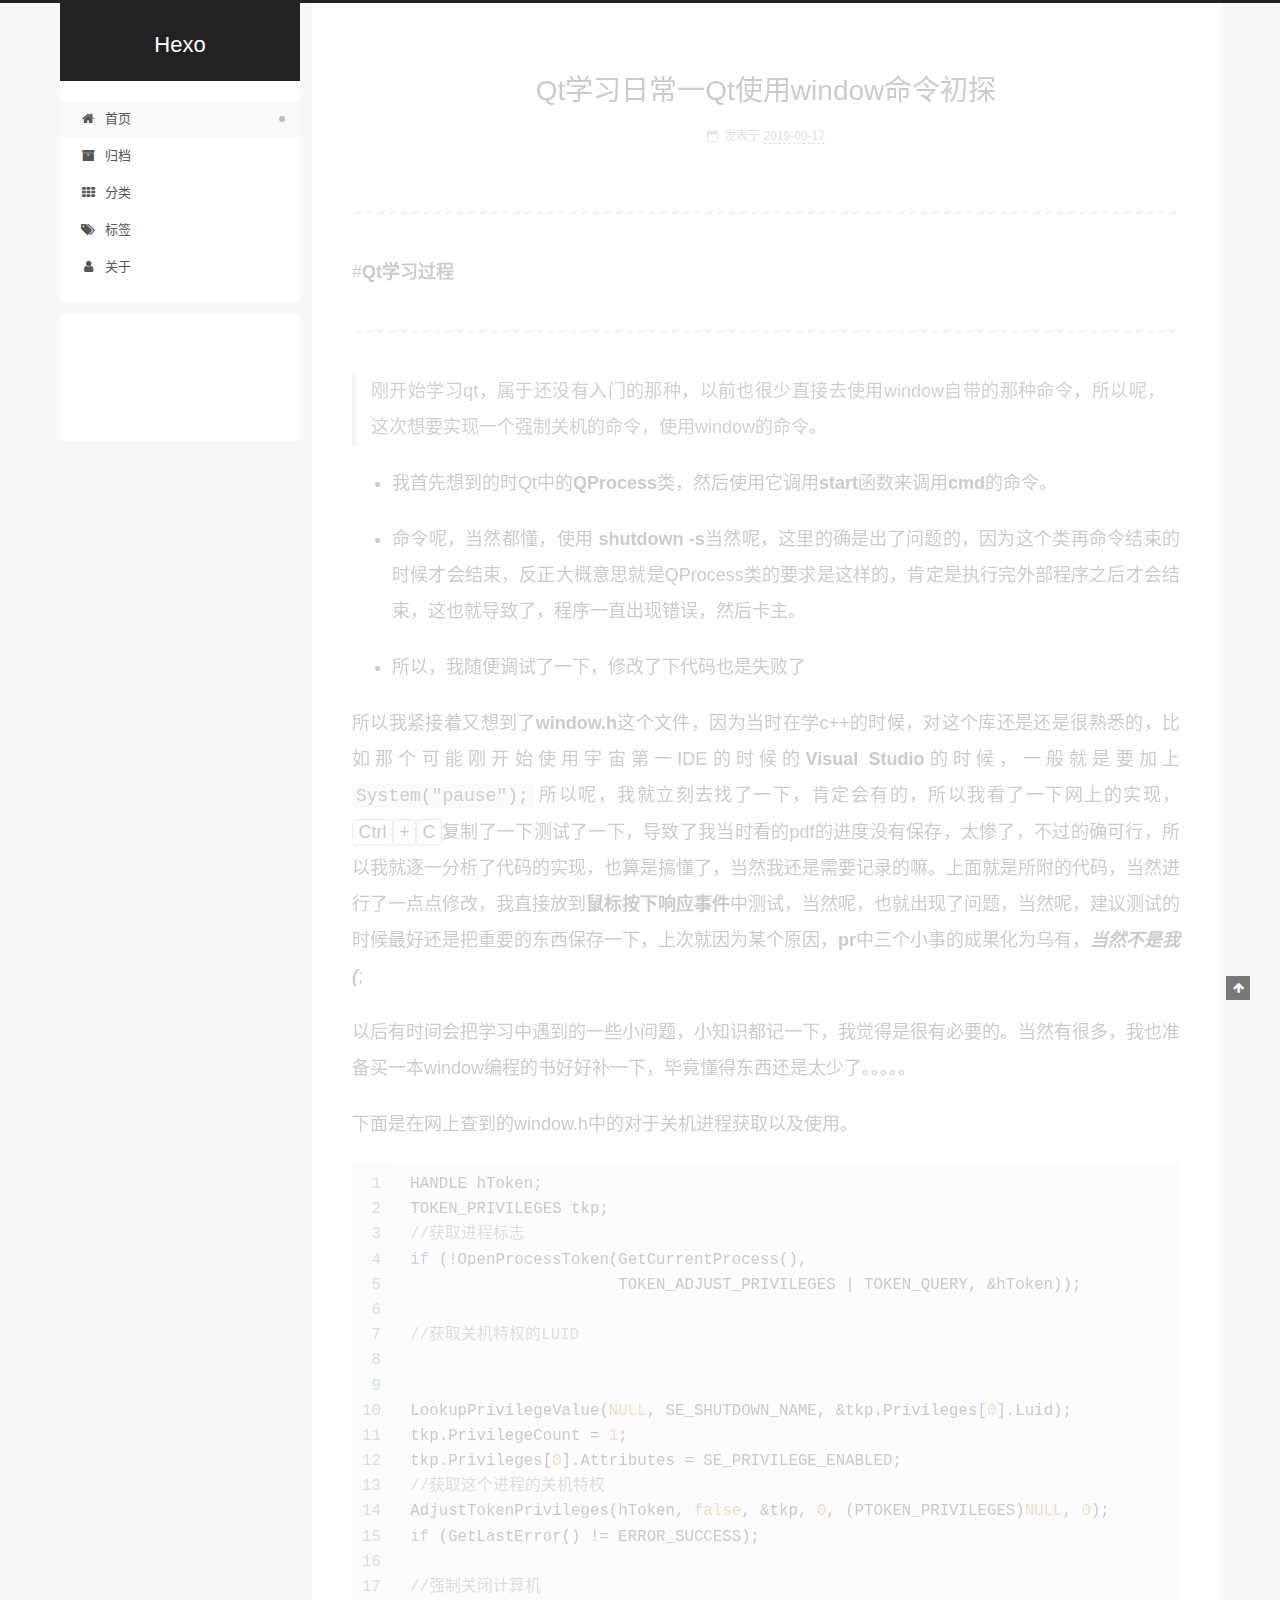
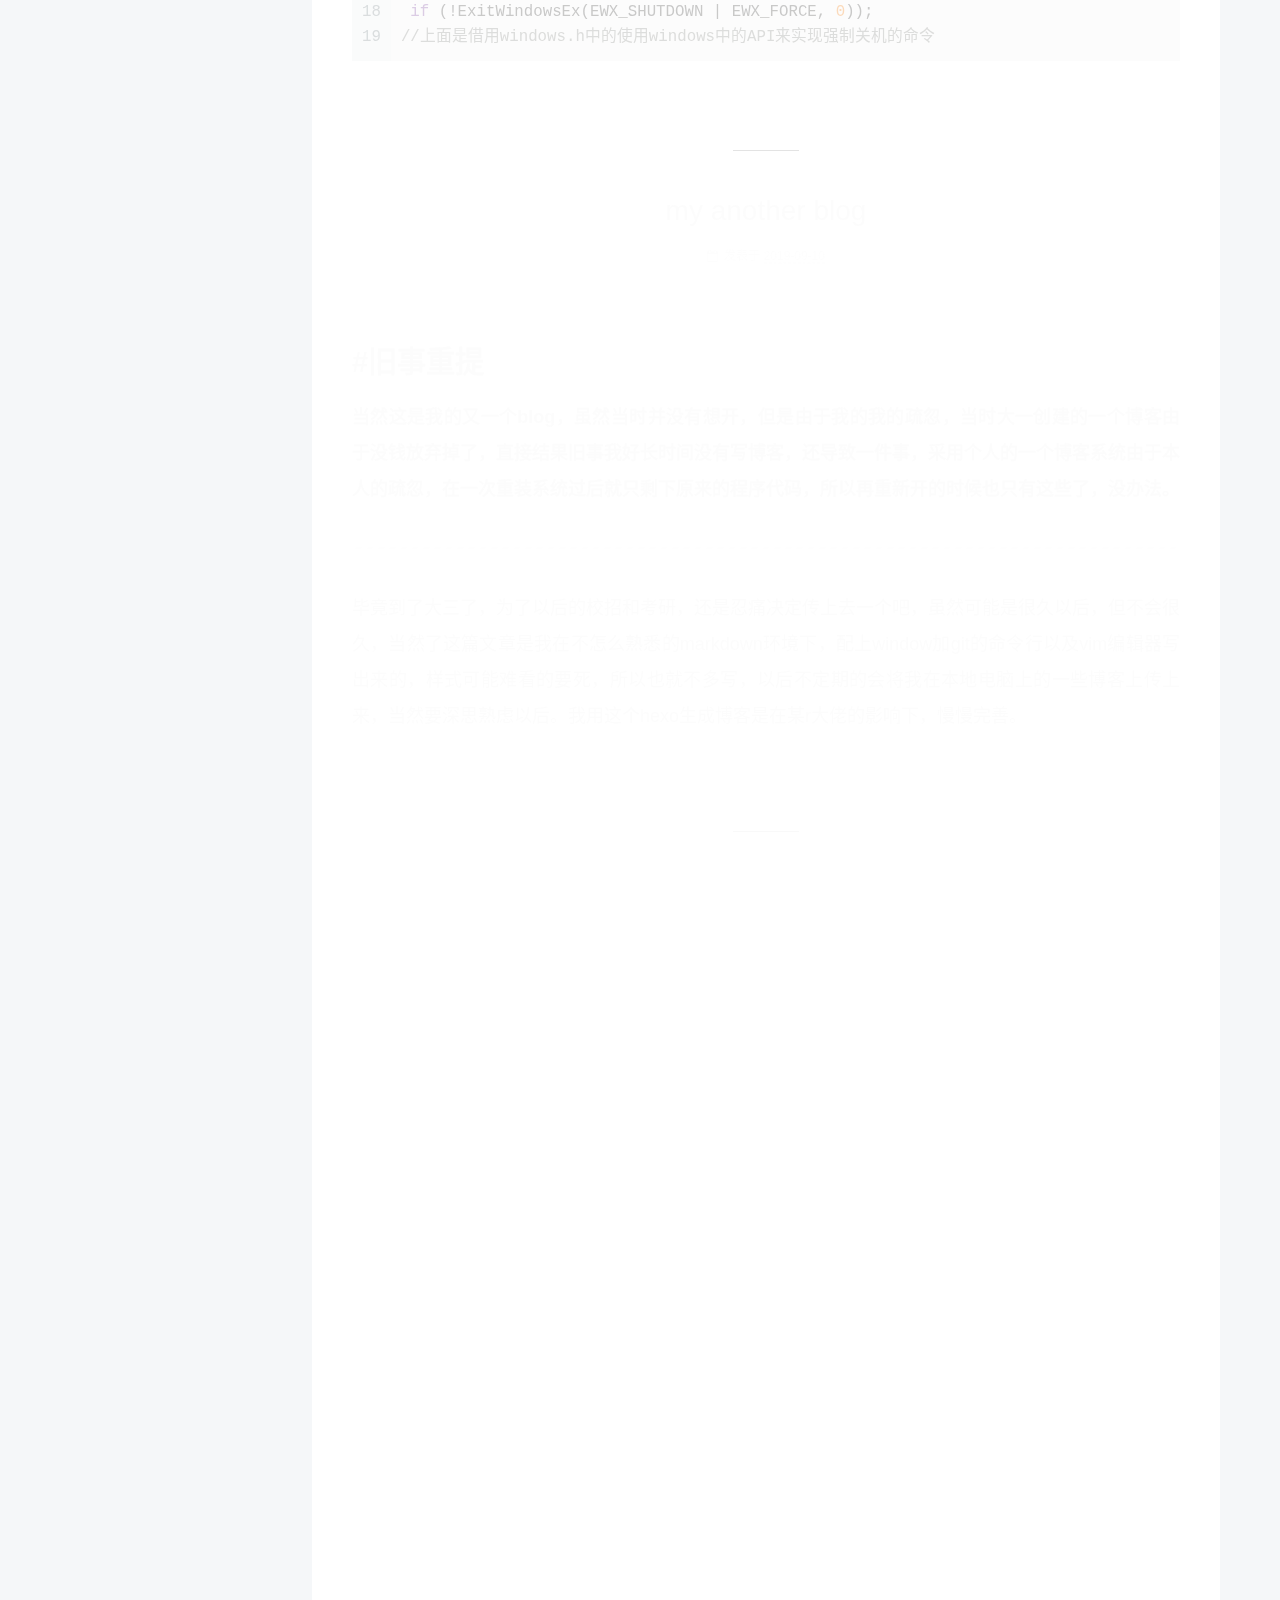
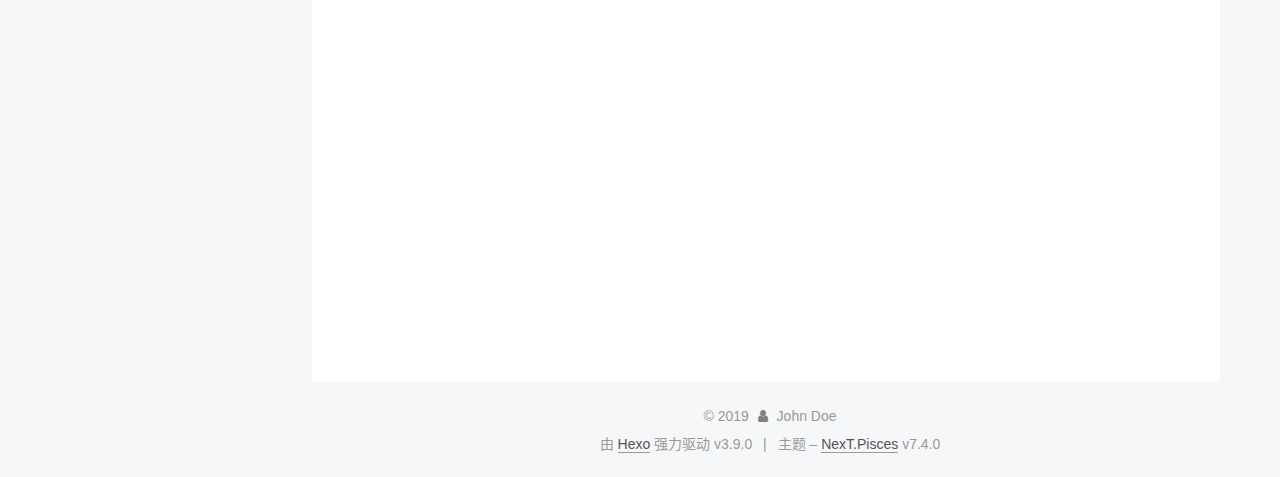
==== commit 440fa064: "Site updated: 2019-09-17 23:26:12" ====
--- a/index.html
+++ b/index.html
@@ -1,129 +1,439 @@
 <!DOCTYPE html>
-<html>
-<head><meta name="generator" content="Hexo 3.9.0">
-  <meta charset="utf-8">
-  
-
-  
-  <title>Hexo</title>
-  <meta name="viewport" content="width=device-width, initial-scale=1, maximum-scale=1">
+
+
+
+
+
+<html lang="zh-CN">
+<head>
+  <meta charset="UTF-8">
+<meta name="viewport" content="width=device-width, initial-scale=1, maximum-scale=2">
+<meta name="theme-color" content="#222">
+<meta name="generator" content="Hexo 3.9.0">
+  <link rel="apple-touch-icon" sizes="180x180" href="/images/apple-touch-icon-next.png?v=7.4.0">
+  <link rel="icon" type="image/png" sizes="32x32" href="/images/favicon-32x32-next.png?v=7.4.0">
+  <link rel="icon" type="image/png" sizes="16x16" href="/images/favicon-16x16-next.png?v=7.4.0">
+  <link rel="mask-icon" href="/images/logo.svg?v=7.4.0" color="#222">
+
+<link rel="stylesheet" href="/css/main.css?v=7.4.0">
+
+
+<link rel="stylesheet" href="/lib/font-awesome/css/font-awesome.min.css?v=4.7.0">
+
+
+<script id="hexo-configurations">
+  var NexT = window.NexT || {};
+  var CONFIG = {
+    root: '/',
+    scheme: 'Pisces',
+    version: '7.4.0',
+    exturl: false,
+    sidebar: {"position":"left","display":"post","offset":12,"onmobile":false},
+    copycode: {"enable":false,"show_result":false,"style":null},
+    back2top: {"enable":true,"sidebar":false,"scrollpercent":false},
+    bookmark: {"enable":false,"color":"#222","save":"auto"},
+    fancybox: false,
+    mediumzoom: false,
+    lazyload: false,
+    pangu: false,
+    algolia: {
+      appID: '',
+      apiKey: '',
+      indexName: '',
+      hits: {"per_page":10},
+      labels: {"input_placeholder":"Search for Posts","hits_empty":"We didn't find any results for the search: ${query}","hits_stats":"${hits} results found in ${time} ms"}
+    },
+    localsearch: {"enable":false,"trigger":"auto","top_n_per_article":1,"unescape":false,"preload":false},
+    path: '',
+    motion: {"enable":true,"async":false,"transition":{"post_block":"fadeIn","post_header":"slideDownIn","post_body":"slideDownIn","coll_header":"slideLeftIn","sidebar":"slideUpIn"}},
+    translation: {
+      copy_button: '复制',
+      copy_success: '复制成功',
+      copy_failure: '复制失败'
+    },
+    sidebarPadding: 40
+  };
+</script>
+
   <meta property="og:type" content="website">
 <meta property="og:title" content="Hexo">
 <meta property="og:url" content="http://yoursite.com/index.html">
 <meta property="og:site_name" content="Hexo">
-<meta property="og:locale" content="en">
+<meta property="og:locale" content="zh-CN">
 <meta name="twitter:card" content="summary">
 <meta name="twitter:title" content="Hexo">
-  
-    <link rel="alternate" href="/atom.xml" title="Hexo" type="application/atom+xml">
-  
-  
-    <link rel="icon" href="/favicon.png">
-  
-  
-    <link href="//fonts.googleapis.com/css?family=Source+Code+Pro" rel="stylesheet" type="text/css">
-  
-  <link rel="stylesheet" href="/css/style.css">
+  <link rel="canonical" href="http://yoursite.com/">
+
+
+<script id="page-configurations">
+  // https://hexo.io/docs/variables.html
+  CONFIG.page = {
+    sidebar: "",
+    isHome: true,
+    isPost: false,
+    isPage: false,
+    isArchive: false
+  };
+</script>
+
+  <title>Hexo</title>
+  
+
+
+
+
+
+
+
+
+  <noscript>
+  <style>
+  .use-motion .brand,
+  .use-motion .menu-item,
+  .sidebar-inner,
+  .use-motion .post-block,
+  .use-motion .pagination,
+  .use-motion .comments,
+  .use-motion .post-header,
+  .use-motion .post-body,
+  .use-motion .collection-header { opacity: initial; }
+
+  .use-motion .logo,
+  .use-motion .site-title,
+  .use-motion .site-subtitle {
+    opacity: initial;
+    top: initial;
+  }
+
+  .use-motion .logo-line-before i { left: initial; }
+  .use-motion .logo-line-after i { right: initial; }
+  </style>
+</noscript>
+
 </head>
-</html>
-<body>
-  <div id="container">
-    <div id="wrap">
-      <header id="header">
-  <div id="banner"></div>
-  <div id="header-outer" class="outer">
-    <div id="header-title" class="inner">
-      <h1 id="logo-wrap">
-        <a href="/" id="logo">Hexo</a>
-      </h1>
-      
+
+<body itemscope itemtype="http://schema.org/WebPage" lang="zh-CN">
+  <div class="container use-motion">
+    <div class="headband"></div>
+
+    <header id="header" class="header" itemscope itemtype="http://schema.org/WPHeader">
+      <div class="header-inner"><div class="site-brand-container">
+  <div class="site-meta">
+
+    <div>
+      <a href="/" class="brand" rel="start">
+        <span class="logo-line-before"><i></i></span>
+        <span class="site-title">Hexo</span>
+        <span class="logo-line-after"><i></i></span>
+      </a>
     </div>
-    <div id="header-inner" class="inner">
-      <nav id="main-nav">
-        <a id="main-nav-toggle" class="nav-icon"></a>
-        
-          <a class="main-nav-link" href="/">Home</a>
-        
-          <a class="main-nav-link" href="/archives">Archives</a>
-        
-      </nav>
-      <nav id="sub-nav">
-        
-          <a id="nav-rss-link" class="nav-icon" href="/atom.xml" title="RSS Feed"></a>
-        
-        <a id="nav-search-btn" class="nav-icon" title="Search"></a>
-      </nav>
-      <div id="search-form-wrap">
-        <form action="//google.com/search" method="get" accept-charset="UTF-8" class="search-form"><input type="search" name="q" class="search-form-input" placeholder="Search"><button type="submit" class="search-form-submit">&#xF002;</button><input type="hidden" name="sitesearch" value="http://yoursite.com"></form>
-      </div>
+  </div>
+
+  <div class="site-nav-toggle">
+    <button aria-label="切换导航栏">
+      <span class="btn-bar"></span>
+      <span class="btn-bar"></span>
+      <span class="btn-bar"></span>
+    </button>
+  </div>
+</div>
+
+
+<nav class="site-nav">
+  
+  <ul id="menu" class="menu">
+      
+      
+      
+        
+        <li class="menu-item menu-item-home">
+      
+    
+
+    <a href="/" rel="section"><i class="menu-item-icon fa fa-fw fa-home"></i> <br>首页</a>
+
+  </li>
+      
+      
+      
+        
+        <li class="menu-item menu-item-archives">
+      
+    
+
+    <a href="/archives/" rel="section"><i class="menu-item-icon fa fa-fw fa-archive"></i> <br>归档</a>
+
+  </li>
+      
+      
+      
+        
+        <li class="menu-item menu-item-categories">
+      
+    
+
+    <a href="/categories/" rel="section"><i class="menu-item-icon fa fa-fw fa-th"></i> <br>分类</a>
+
+  </li>
+      
+      
+      
+        
+        <li class="menu-item menu-item-tags">
+      
+    
+
+    <a href="/tags/" rel="section"><i class="menu-item-icon fa fa-fw fa-tags"></i> <br>标签</a>
+
+  </li>
+      
+      
+      
+        
+        <li class="menu-item menu-item-about">
+      
+    
+
+    <a href="/about/" rel="section"><i class="menu-item-icon fa fa-fw fa-user"></i> <br>关于</a>
+
+  </li>
+  </ul>
+
+</nav>
+</div>
+    </header>
+
+    
+  <div class="back-to-top">
+    <i class="fa fa-arrow-up"></i>
+    <span>0%</span>
+  </div>
+
+
+    <main id="main" class="main">
+      <div class="main-inner">
+        <div class="content-wrap">
+            
+
+          <div id="content" class="content">
+            
+  <div id="posts" class="posts-expand">
+        <article itemscope itemtype="http://schema.org/Article">
+  
+  
+  
+  <div class="post-block home">
+    <link itemprop="mainEntityOfPage" href="http://yoursite.com/2019/09/17/Qt学习日常一Qt使用window命令初探/">
+
+    <span hidden itemprop="author" itemscope itemtype="http://schema.org/Person">
+      <meta itemprop="name" content="John Doe">
+      <meta itemprop="description" content="">
+      <meta itemprop="image" content="/images/avatar.gif">
+    </span>
+
+    <span hidden itemprop="publisher" itemscope itemtype="http://schema.org/Organization">
+      <meta itemprop="name" content="Hexo">
+    </span>
+      <header class="post-header">
+        <h1 class="post-title" itemprop="name headline">
+            
+            <a href="/2019/09/17/Qt学习日常一Qt使用window命令初探/" class="post-title-link" itemprop="url">Qt学习日常一Qt使用window命令初探</a>
+          
+        </h1>
+
+        <div class="post-meta">
+            <span class="post-meta-item">
+              <span class="post-meta-item-icon">
+                <i class="fa fa-calendar-o"></i>
+              </span>
+              <span class="post-meta-item-text">发表于</span>
+
+              
+                
+              
+
+              <time title="创建时间：2019-09-17 00:34:22 / 修改时间：00:41:30" itemprop="dateCreated datePublished" datetime="2019-09-17T00:34:22+08:00">2019-09-17</time>
+            </span>
+          
+            
+
+            
+          
+
+          
+
+        </div>
+      </header>
+
+    
+    
+    
+    <div class="post-body" itemprop="articleBody">
+
+      
+          <hr>
+<p>#<strong>Qt学习过程</strong></p>
+<hr>
+<blockquote>
+<p>刚开始学习qt，属于还没有入门的那种，以前也很少直接去使用window自带的那种命令，所以呢，这次想要实现一个强制关机的命令，使用window的命令。</p>
+</blockquote>
+<ul>
+<li><p>我首先想到的时Qt中的<strong>QProcess</strong>类，然后使用它调用<strong>start</strong>函数来调用<strong>cmd</strong>的命令。</p>
+</li>
+<li><p>命令呢，当然都懂，使用 <strong>shutdown -s</strong>当然呢，这里的确是出了问题的，因为这个类再命令结束的时候才会结束，反正大概意思就是QProcess类的要求是这样的，肯定是执行完外部程序之后才会结束，这也就导致了，程序一直出现错误，然后卡主。</p>
+</li>
+<li><p>所以，我随便调试了一下，修改了下代码也是失败了</p>
+</li>
+</ul>
+<p>所以我紧接着又想到了<strong>window.h</strong>这个文件，因为当时在学c++的时候，对这个库还是还是很熟悉的，比如那个可能刚开始使用宇宙第一IDE的时候的<strong>Visual Studio</strong>的时候，一般就是要加上<code>System(&quot;pause&quot;);</code> 所以呢，我就立刻去找了一下，肯定会有的，所以我看了一下网上的实现，<kbd>Ctrl</kbd><kbd>+</kbd><kbd>C</kbd>复制了一下测试了一下，导致了我当时看的pdf的进度没有保存，太惨了，不过的确可行，所以我就逐一分析了代码的实现，也算是搞懂了，当然我还是需要记录的嘛。上面就是所附的代码，当然进行了一点点修改，我直接放到<strong>鼠标按下响应事件</strong>中测试，当然呢，也就出现了问题，当然呢，建议测试的时候最好还是把重要的东西保存一下，上次就因为某个原因，<strong>pr</strong>中三个小事的成果化为乌有，<strong><em>当然不是我(</em></strong>;</p>
+<p>以后有时间会把学习中遇到的一些小问题，小知识都记一下，我觉得是很有必要的。当然有很多，我也准备买一本window编程的书好好补一下，毕竟懂得东西还是太少了。。。。。</p>
+<p>下面是在网上查到的window.h中的对于关机进程获取以及使用。</p>
+<figure class="highlight c++"><table><tr><td class="gutter"><pre><span class="line">1</span><br><span class="line">2</span><br><span class="line">3</span><br><span class="line">4</span><br><span class="line">5</span><br><span class="line">6</span><br><span class="line">7</span><br><span class="line">8</span><br><span class="line">9</span><br><span class="line">10</span><br><span class="line">11</span><br><span class="line">12</span><br><span class="line">13</span><br><span class="line">14</span><br><span class="line">15</span><br><span class="line">16</span><br><span class="line">17</span><br><span class="line">18</span><br><span class="line">19</span><br></pre></td><td class="code"><pre><span class="line"> HANDLE hToken;</span><br><span class="line"> TOKEN_PRIVILEGES tkp;</span><br><span class="line"> <span class="comment">//获取进程标志</span></span><br><span class="line"> <span class="keyword">if</span> (!OpenProcessToken(GetCurrentProcess(),</span><br><span class="line">                       TOKEN_ADJUST_PRIVILEGES | TOKEN_QUERY, &amp;hToken));</span><br><span class="line"></span><br><span class="line"> <span class="comment">//获取关机特权的LUID</span></span><br><span class="line"></span><br><span class="line"> </span><br><span class="line"> LookupPrivilegeValue(<span class="literal">NULL</span>, SE_SHUTDOWN_NAME, &amp;tkp.Privileges[<span class="number">0</span>].Luid);</span><br><span class="line"> tkp.PrivilegeCount = <span class="number">1</span>;</span><br><span class="line"> tkp.Privileges[<span class="number">0</span>].Attributes = SE_PRIVILEGE_ENABLED;</span><br><span class="line"> <span class="comment">//获取这个进程的关机特权</span></span><br><span class="line"> AdjustTokenPrivileges(hToken, <span class="literal">false</span>, &amp;tkp, <span class="number">0</span>, (PTOKEN_PRIVILEGES)<span class="literal">NULL</span>, <span class="number">0</span>);</span><br><span class="line"> <span class="keyword">if</span> (GetLastError() != ERROR_SUCCESS);</span><br><span class="line"></span><br><span class="line"> <span class="comment">//强制关闭计算机</span></span><br><span class="line"> <span class="keyword">if</span> (!ExitWindowsEx(EWX_SHUTDOWN | EWX_FORCE, <span class="number">0</span>));</span><br><span class="line"><span class="comment">//上面是借用windows.h中的使用windows中的API来实现强制关机的命令</span></span><br></pre></td></tr></table></figure>
+
+
+        
+      
     </div>
-  </div>
-</header>
-      <div class="outer">
-        <section id="main">
-  
-    <article id="post-my-another-blog" class="article article-type-post" itemscope itemprop="blogPost">
-  <div class="article-meta">
-    <a href="/2019/09/10/my-another-blog/" class="article-date">
-  <time datetime="2019-09-10T15:48:53.000Z" itemprop="datePublished">2019-09-10</time>
-</a>
-    
-  </div>
-  <div class="article-inner">
-    
-    
-      <header class="article-header">
-        
-  
-    <h1 itemprop="name">
-      <a class="article-title" href="/2019/09/10/my-another-blog/">my another blog</a>
-    </h1>
-  
-
+
+    
+    
+    
+      <footer class="post-footer">
+          <div class="post-eof"></div>
+        
+      </footer>
+  </div>
+  
+  
+  
+  </article>
+
+    
+        <article itemscope itemtype="http://schema.org/Article">
+  
+  
+  
+  <div class="post-block home">
+    <link itemprop="mainEntityOfPage" href="http://yoursite.com/2019/09/10/my-another-blog/">
+
+    <span hidden itemprop="author" itemscope itemtype="http://schema.org/Person">
+      <meta itemprop="name" content="John Doe">
+      <meta itemprop="description" content="">
+      <meta itemprop="image" content="/images/avatar.gif">
+    </span>
+
+    <span hidden itemprop="publisher" itemscope itemtype="http://schema.org/Organization">
+      <meta itemprop="name" content="Hexo">
+    </span>
+      <header class="post-header">
+        <h1 class="post-title" itemprop="name headline">
+            
+            <a href="/2019/09/10/my-another-blog/" class="post-title-link" itemprop="url">my another blog</a>
+          
+        </h1>
+
+        <div class="post-meta">
+            <span class="post-meta-item">
+              <span class="post-meta-item-icon">
+                <i class="fa fa-calendar-o"></i>
+              </span>
+              <span class="post-meta-item-text">发表于</span>
+
+              
+                
+              
+
+              <time title="创建时间：2019-09-10 23:48:53 / 修改时间：23:59:05" itemprop="dateCreated datePublished" datetime="2019-09-10T23:48:53+08:00">2019-09-10</time>
+            </span>
+          
+            
+
+            
+          
+
+          
+
+        </div>
       </header>
-    
-    <div class="article-entry" itemprop="articleBody">
-      
-        <h2 id="旧事重提"><a href="#旧事重提" class="headerlink" title="#旧事重提"></a>#旧事重提</h2><p><strong>当然这是我的又一个blog，虽然当时并没有想开，但是由于我的我的疏忽，当时大一创建的一个博客由于没钱放弃掉了，直接结果旧事我好长时间没有写博客，还导致一件事，采用个人的一个博客系统由于本人的疏忽，在一次重装系统过后就只剩下原来的程序代码，所以再重新开的时候也只有这些了，没办法。</strong></p>
+
+    
+    
+    
+    <div class="post-body" itemprop="articleBody">
+
+      
+          <h2 id="旧事重提"><a href="#旧事重提" class="headerlink" title="#旧事重提"></a>#旧事重提</h2><p><strong>当然这是我的又一个blog，虽然当时并没有想开，但是由于我的我的疏忽，当时大一创建的一个博客由于没钱放弃掉了，直接结果旧事我好长时间没有写博客，还导致一件事，采用个人的一个博客系统由于本人的疏忽，在一次重装系统过后就只剩下原来的程序代码，所以再重新开的时候也只有这些了，没办法。</strong></p>
 <hr>
 <p>毕竟到了大三了，为了以后的校招和考研，还是忍痛决定传上去一个吧，虽然可能是很久以后，但不会很久，当然了这篇文章是我在不怎么熟悉的markdown环境下，配上window加git的命令行以及vim编辑器写出来的，样式可能难看的要死，所以也就不多写，以后不定期的会将我在本地电脑上的一些博客上传上来，当然要深思熟虑以后。我用这个hexo生成博客是在某r大佬的影响下，慢慢完善。</p>
 
+        
       
     </div>
-    <footer class="article-footer">
-      <a data-url="http://yoursite.com/2019/09/10/my-another-blog/" data-id="ck0e0szzv00003krhffsxg4f7" class="article-share-link">Share</a>
-      
-      
-    </footer>
-  </div>
-  
-</article>
-
-
-  
-    <article id="post-hello-world" class="article article-type-post" itemscope itemprop="blogPost">
-  <div class="article-meta">
-    <a href="/2019/09/10/hello-world/" class="article-date">
-  <time datetime="2019-09-10T15:40:43.139Z" itemprop="datePublished">2019-09-10</time>
-</a>
-    
-  </div>
-  <div class="article-inner">
-    
-    
-      <header class="article-header">
-        
-  
-    <h1 itemprop="name">
-      <a class="article-title" href="/2019/09/10/hello-world/">Hello World</a>
-    </h1>
-  
-
+
+    
+    
+    
+      <footer class="post-footer">
+          <div class="post-eof"></div>
+        
+      </footer>
+  </div>
+  
+  
+  
+  </article>
+
+    
+        <article itemscope itemtype="http://schema.org/Article">
+  
+  
+  
+  <div class="post-block home">
+    <link itemprop="mainEntityOfPage" href="http://yoursite.com/2019/09/10/hello-world/">
+
+    <span hidden itemprop="author" itemscope itemtype="http://schema.org/Person">
+      <meta itemprop="name" content="John Doe">
+      <meta itemprop="description" content="">
+      <meta itemprop="image" content="/images/avatar.gif">
+    </span>
+
+    <span hidden itemprop="publisher" itemscope itemtype="http://schema.org/Organization">
+      <meta itemprop="name" content="Hexo">
+    </span>
+      <header class="post-header">
+        <h1 class="post-title" itemprop="name headline">
+            
+            <a href="/2019/09/10/hello-world/" class="post-title-link" itemprop="url">Hello World</a>
+          
+        </h1>
+
+        <div class="post-meta">
+            <span class="post-meta-item">
+              <span class="post-meta-item-icon">
+                <i class="fa fa-calendar-o"></i>
+              </span>
+              <span class="post-meta-item-text">发表于</span>
+
+              
+                
+              
+
+              <time title="创建时间：2019-09-10 23:40:43" itemprop="dateCreated datePublished" datetime="2019-09-10T23:40:43+08:00">2019-09-10</time>
+            </span>
+          
+
+          
+
+        </div>
       </header>
-    
-    <div class="article-entry" itemprop="articleBody">
-      
-        <p>Welcome to <a href="https://hexo.io/" target="_blank" rel="noopener">Hexo</a>! This is your very first post. Check <a href="https://hexo.io/docs/" target="_blank" rel="noopener">documentation</a> for more info. If you get any problems when using Hexo, you can find the answer in <a href="https://hexo.io/docs/troubleshooting.html" target="_blank" rel="noopener">troubleshooting</a> or you can ask me on <a href="https://github.com/hexojs/hexo/issues" target="_blank" rel="noopener">GitHub</a>.</p>
+
+    
+    
+    
+    <div class="post-body" itemprop="articleBody">
+
+      
+          <p>Welcome to <a href="https://hexo.io/" target="_blank" rel="noopener">Hexo</a>! This is your very first post. Check <a href="https://hexo.io/docs/" target="_blank" rel="noopener">documentation</a> for more info. If you get any problems when using Hexo, you can find the answer in <a href="https://hexo.io/docs/troubleshooting.html" target="_blank" rel="noopener">troubleshooting</a> or you can ask me on <a href="https://github.com/hexojs/hexo/issues" target="_blank" rel="noopener">GitHub</a>.</p>
 <h2 id="Quick-Start"><a href="#Quick-Start" class="headerlink" title="Quick Start"></a>Quick Start</h2><h3 id="Create-a-new-post"><a href="#Create-a-new-post" class="headerlink" title="Create a new post"></a>Create a new post</h3><figure class="highlight bash"><table><tr><td class="gutter"><pre><span class="line">1</span><br></pre></td><td class="code"><pre><span class="line">$ hexo new <span class="string">"My New Post"</span></span><br></pre></td></tr></table></figure>
 
 <p>More info: <a href="https://hexo.io/docs/writing.html" target="_blank" rel="noopener">Writing</a></p>
@@ -137,95 +447,158 @@
 
 <p>More info: <a href="https://hexo.io/docs/deployment.html" target="_blank" rel="noopener">Deployment</a></p>
 
+        
       
     </div>
-    <footer class="article-footer">
-      <a data-url="http://yoursite.com/2019/09/10/hello-world/" data-id="ck0e0t00200013krhgukhld2q" class="article-share-link">Share</a>
-      
-      
+
+    
+    
+    
+      <footer class="post-footer">
+          <div class="post-eof"></div>
+        
+      </footer>
+  </div>
+  
+  
+  
+  </article>
+
+    
+  </div>
+
+  
+
+
+          </div>
+          
+
+        </div>
+          
+  
+  <div class="sidebar-toggle">
+    <div class="sidebar-toggle-line-wrap">
+      <span class="sidebar-toggle-line sidebar-toggle-line-first"></span>
+      <span class="sidebar-toggle-line sidebar-toggle-line-middle"></span>
+      <span class="sidebar-toggle-line sidebar-toggle-line-last"></span>
+    </div>
+  </div>
+
+  <aside class="sidebar">
+    <div class="sidebar-inner">
+
+      <ul class="sidebar-nav motion-element">
+        <li class="sidebar-nav-toc">
+          文章目录
+        </li>
+        <li class="sidebar-nav-overview">
+          站点概览
+        </li>
+      </ul>
+
+      <!--noindex-->
+      <div class="post-toc-wrap sidebar-panel">
+      </div>
+      <!--/noindex-->
+
+      <div class="site-overview-wrap sidebar-panel">
+        <div class="site-author motion-element" itemprop="author" itemscope itemtype="http://schema.org/Person">
+  <p class="site-author-name" itemprop="name">John Doe</p>
+  <div class="site-description" itemprop="description"></div>
+</div>
+  <nav class="site-state motion-element">
+      <div class="site-state-item site-state-posts">
+        
+          <a href="/archives/">
+        
+          <span class="site-state-item-count">3</span>
+          <span class="site-state-item-name">日志</span>
+        </a>
+      </div>
+    
+  </nav>
+
+
+
+      </div>
+
+    </div>
+  </aside>
+  <div id="sidebar-dimmer"></div>
+
+
+      </div>
+    </main>
+
+    <footer id="footer" class="footer">
+      <div class="footer-inner">
+        <div class="copyright">&copy; <span itemprop="copyrightYear">2019</span>
+  <span class="with-love" id="animate">
+    <i class="fa fa-user"></i>
+  </span>
+  <span class="author" itemprop="copyrightHolder">John Doe</span>
+</div>
+  <div class="powered-by">由 <a href="https://hexo.io" class="theme-link" rel="noopener" target="_blank">Hexo</a> 强力驱动 v3.9.0</div>
+  <span class="post-meta-divider">|</span>
+  <div class="theme-info">主题 – <a href="https://theme-next.org" class="theme-link" rel="noopener" target="_blank">NexT.Pisces</a> v7.4.0</div>
+
+        
+
+
+
+
+
+
+
+
+
+
+
+
+        
+      </div>
     </footer>
   </div>
-  
-</article>
-
-
-  
-
-
-</section>
-        
-          <aside id="sidebar">
-  
-    
-
-  
-    
-
-  
-    
-  
-    
-  <div class="widget-wrap">
-    <h3 class="widget-title">Archives</h3>
-    <div class="widget">
-      <ul class="archive-list"><li class="archive-list-item"><a class="archive-list-link" href="/archives/2019/09/">September 2019</a></li></ul>
-    </div>
-  </div>
-
-
-  
-    
-  <div class="widget-wrap">
-    <h3 class="widget-title">Recent Posts</h3>
-    <div class="widget">
-      <ul>
-        
-          <li>
-            <a href="/2019/09/10/my-another-blog/">my another blog</a>
-          </li>
-        
-          <li>
-            <a href="/2019/09/10/hello-world/">Hello World</a>
-          </li>
-        
-      </ul>
-    </div>
-  </div>
-
-  
-</aside>
-        
-      </div>
-      <footer id="footer">
-  
-  <div class="outer">
-    <div id="footer-info" class="inner">
-      &copy; 2019 John Doe<br>
-      Powered by <a href="http://hexo.io/" target="_blank">Hexo</a>
-    </div>
-  </div>
-</footer>
-    </div>
-    <nav id="mobile-nav">
-  
-    <a href="/" class="mobile-nav-link">Home</a>
-  
-    <a href="/archives" class="mobile-nav-link">Archives</a>
-  
-</nav>
-    
-
-<script src="//ajax.googleapis.com/ajax/libs/jquery/2.0.3/jquery.min.js"></script>
-
-
-  <link rel="stylesheet" href="/fancybox/jquery.fancybox.css">
-  <script src="/fancybox/jquery.fancybox.pack.js"></script>
-
-
-<script src="/js/script.js"></script>
-
-
-
-  </div>
+
+  
+
+
+  <script src="/lib/anime.min.js?v=3.1.0"></script>
+  <script src="/lib/velocity/velocity.min.js?v=1.2.1"></script>
+  <script src="/lib/velocity/velocity.ui.min.js?v=1.2.1"></script>
+<script src="/js/utils.js?v=7.4.0"></script><script src="/js/motion.js?v=7.4.0"></script>
+<script src="/js/schemes/pisces.js?v=7.4.0"></script>
+<script src="/js/next-boot.js?v=7.4.0"></script>
+
+
+
+  
+
+
+
+
+
+
+
+
+
+
+
+
+
+
+
+
+
+
+
+
+
+  
+
+  
+
+  
+
 </body>
-</html>+</html>
--- a/css/main.css
+++ b/css/main.css
@@ -0,0 +1,2552 @@
+html {
+  line-height: 1.15; /* 1 */
+  -webkit-text-size-adjust: 100%; /* 2 */
+}
+body {
+  margin: 0;
+}
+main {
+  display: block;
+}
+h1 {
+  font-size: 2em;
+  margin: 0.67em 0;
+}
+hr {
+  box-sizing: content-box; /* 1 */
+  height: 0; /* 1 */
+  overflow: visible; /* 2 */
+}
+pre {
+  font-family: monospace, monospace; /* 1 */
+  font-size: 1em; /* 2 */
+}
+a {
+  background-color: transparent;
+}
+abbr[title] {
+  border-bottom: none; /* 1 */
+  text-decoration: underline; /* 2 */
+  text-decoration: underline dotted; /* 2 */
+}
+b,
+strong {
+  font-weight: bolder;
+}
+code,
+kbd,
+samp {
+  font-family: monospace, monospace; /* 1 */
+  font-size: 1em; /* 2 */
+}
+small {
+  font-size: 80%;
+}
+sub,
+sup {
+  font-size: 75%;
+  line-height: 0;
+  position: relative;
+  vertical-align: baseline;
+}
+sub {
+  bottom: -0.25em;
+}
+sup {
+  top: -0.5em;
+}
+img {
+  border-style: none;
+}
+button,
+input,
+optgroup,
+select,
+textarea {
+  font-family: inherit; /* 1 */
+  font-size: 100%; /* 1 */
+  line-height: 1.15; /* 1 */
+  margin: 0; /* 2 */
+}
+button,
+input {
+/* 1 */
+  overflow: visible;
+}
+button,
+select {
+/* 1 */
+  text-transform: none;
+}
+button,
+[type='button'],
+[type='reset'],
+[type='submit'] {
+  -webkit-appearance: button;
+}
+button::-moz-focus-inner,
+[type='button']::-moz-focus-inner,
+[type='reset']::-moz-focus-inner,
+[type='submit']::-moz-focus-inner {
+  border-style: none;
+  padding: 0;
+}
+button:-moz-focusring,
+[type='button']:-moz-focusring,
+[type='reset']:-moz-focusring,
+[type='submit']:-moz-focusring {
+  outline: 1px dotted ButtonText;
+}
+fieldset {
+  padding: 0.35em 0.75em 0.625em;
+}
+legend {
+  box-sizing: border-box; /* 1 */
+  color: inherit; /* 2 */
+  display: table; /* 1 */
+  max-width: 100%; /* 1 */
+  padding: 0; /* 3 */
+  white-space: normal; /* 1 */
+}
+progress {
+  vertical-align: baseline;
+}
+textarea {
+  overflow: auto;
+}
+[type='checkbox'],
+[type='radio'] {
+  box-sizing: border-box; /* 1 */
+  padding: 0; /* 2 */
+}
+[type='number']::-webkit-inner-spin-button,
+[type='number']::-webkit-outer-spin-button {
+  height: auto;
+}
+[type='search'] {
+  outline-offset: -2px; /* 2 */
+  -webkit-appearance: textfield; /* 1 */
+}
+[type='search']::-webkit-search-decoration {
+  -webkit-appearance: none;
+}
+::-webkit-file-upload-button {
+  font: inherit; /* 2 */
+  -webkit-appearance: button; /* 1 */
+}
+details {
+  display: block;
+}
+summary {
+  display: list-item;
+}
+template {
+  display: none;
+}
+[hidden] {
+  display: none;
+}
+::selection {
+  background: #262a30;
+  color: #fff;
+}
+body {
+  background: #f5f7f9;
+  color: #555;
+  font-family: 'Lato', "PingFang SC", "Microsoft YaHei", sans-serif;
+  font-size: 1em;
+  line-height: 2;
+}
+@media (max-width: 991px) {
+  body {
+    padding-right: 0;
+  }
+}
+h1,
+h2,
+h3,
+h4,
+h5,
+h6 {
+  font-family: 'Lato', "PingFang SC", "Microsoft YaHei", sans-serif;
+  font-weight: bold;
+  line-height: 1.5;
+  margin: 20px 0 15px;
+  padding: 0;
+}
+h1 {
+  font-size: 1.75em;
+}
+h2 {
+  font-size: 1.625em;
+}
+h3 {
+  font-size: 1.5em;
+}
+h4 {
+  font-size: 1.375em;
+}
+h5 {
+  font-size: 1.25em;
+}
+h6 {
+  font-size: 1.125em;
+}
+p {
+  margin: 0 0 20px 0;
+}
+a,
+span.exturl {
+  overflow-wrap: break-word;
+  word-wrap: break-word;
+  background-color: transparent;
+  border-bottom: 1px solid #999;
+  color: #555;
+  outline: none;
+  text-decoration: none;
+  cursor: pointer;
+}
+a:hover,
+span.exturl:hover {
+  border-bottom-color: #222;
+  color: #222;
+}
+iframe,
+img,
+video {
+  display: block;
+  margin-left: auto;
+  margin-right: auto;
+  max-width: 100%;
+}
+hr {
+  background-color: #ddd;
+  background-image: repeating-linear-gradient(-45deg, #fff, #fff 4px, transparent 4px, transparent 8px);
+  border: 0;
+  height: 3px;
+  margin: 40px 0;
+}
+blockquote {
+  border-left: 4px solid #ddd;
+  color: #666;
+  margin: 0;
+  padding: 0 15px;
+}
+blockquote cite::before {
+  content: '-';
+  padding: 0 5px;
+}
+dt {
+  font-weight: 700;
+}
+dd {
+  margin: 0;
+  padding: 0;
+}
+kbd {
+  background-color: #f9f9f9;
+  background-image: linear-gradient(top, #eee, #fff, #eee);
+  border: 1px solid #ccc;
+  border-radius: 0.2em;
+  box-shadow: 0.1em 0.1em 0.2em rgba(0,0,0,0.1);
+  font-family: inherit;
+  padding: 0.1em 0.3em;
+  white-space: nowrap;
+}
+.text-left {
+  text-align: left;
+}
+.text-center {
+  text-align: center;
+}
+.text-right {
+  text-align: right;
+}
+.text-justify {
+  text-align: justify;
+}
+.text-nowrap {
+  white-space: nowrap;
+}
+.text-lowercase {
+  text-transform: lowercase;
+}
+.text-uppercase {
+  text-transform: uppercase;
+}
+.text-capitalize {
+  text-transform: capitalize;
+}
+.center-block {
+  display: block;
+  margin-left: auto;
+  margin-right: auto;
+}
+.clearfix::before,
+.clearfix::after {
+  content: ' ';
+  display: table;
+}
+.clearfix::after {
+  clear: both;
+}
+.pullquote {
+  width: 45%;
+}
+.pullquote.left {
+  float: left;
+  margin-left: 5px;
+  margin-right: 10px;
+}
+.pullquote.right {
+  float: right;
+  margin-left: 10px;
+  margin-right: 5px;
+}
+.translation {
+  color: #999;
+  font-size: 0.875em;
+  margin-top: -20px;
+}
+.table-container {
+  -webkit-overflow-scrolling: touch;
+  overflow: auto;
+}
+table {
+  border-collapse: collapse;
+  border-spacing: 0;
+  font-size: 0.875em;
+  margin: 0 0 20px 0;
+  width: 100%;
+}
+table > tbody > tr:nth-of-type(odd) {
+  background-color: #f9f9f9;
+}
+table > tbody > tr:hover {
+  background-color: #f5f5f5;
+}
+caption,
+th,
+td {
+  font-weight: normal;
+  padding: 8px;
+  text-align: left;
+  vertical-align: middle;
+}
+th,
+td {
+  border: 1px solid #ddd;
+  border-bottom: 3px solid #ddd;
+}
+th {
+  font-weight: 700;
+  padding-bottom: 10px;
+}
+td {
+  border-bottom-width: 1px;
+}
+html,
+body {
+  height: 100%;
+}
+.container {
+  position: relative;
+}
+.header-inner {
+  margin: 0 auto;
+  padding: 100px 0 70px;
+  width: calc(100% - 20px);
+}
+@media (min-width: 1200px) {
+  .container .header-inner {
+    width: 1160px;
+  }
+}
+@media (min-width: 1600px) {
+  .container .header-inner {
+    width: 73%;
+  }
+}
+.main-inner {
+  margin: 0 auto;
+  width: calc(100% - 20px);
+}
+@media (min-width: 1200px) {
+  .container .main-inner {
+    width: 1160px;
+  }
+}
+@media (min-width: 1600px) {
+  .container .main-inner {
+    width: 73%;
+  }
+}
+.footer {
+  padding: 20px 0;
+}
+.footer-inner {
+  box-sizing: border-box;
+  margin: 0 auto;
+  width: calc(100% - 20px);
+}
+@media (min-width: 1200px) {
+  .container .footer-inner {
+    width: 1160px;
+  }
+}
+@media (min-width: 1600px) {
+  .container .footer-inner {
+    width: 73%;
+  }
+}
+pre,
+.highlight {
+  background: #f7f7f7;
+  color: #4d4d4c;
+  line-height: 1.6;
+  margin: 0 auto 20px;
+}
+pre,
+code {
+  font-family: consolas, Menlo, "PingFang SC", "Microsoft YaHei", monospace;
+}
+code {
+  overflow-wrap: break-word;
+  word-wrap: break-word;
+  background: #eee;
+  border-radius: 3px;
+  color: #555;
+  padding: 2px 4px;
+}
+pre {
+  overflow: auto;
+  padding: 10px;
+}
+pre code {
+  background: none;
+  color: #4d4d4c;
+  font-size: 0.875em;
+  padding: 0;
+  text-shadow: none;
+}
+.highlight *::selection {
+  background: #d6d6d6;
+}
+.highlight pre {
+  border: 0;
+  margin: 0;
+  padding: 10px 0;
+}
+.highlight table {
+  border: 0;
+  margin: 0;
+  width: auto;
+}
+.highlight td {
+  border: 0;
+  padding: 0;
+}
+.highlight figcaption {
+  background: #eee;
+  border-bottom: 1px solid #e9e9e9;
+  color: #4d4d4c;
+  line-height: 1em;
+  margin: 0;
+  padding: 0.5em;
+}
+.highlight figcaption::before,
+.highlight figcaption::after {
+  content: ' ';
+  display: table;
+}
+.highlight figcaption::after {
+  clear: both;
+}
+.highlight figcaption a {
+  color: #4d4d4c;
+  float: right;
+}
+.highlight figcaption a:hover {
+  border-bottom-color: #4d4d4c;
+}
+.highlight .gutter pre {
+  background-color: #eff2f3;
+  color: #869194;
+  padding-left: 10px;
+  padding-right: 10px;
+  text-align: right;
+}
+.highlight .code pre {
+  background-color: #f7f7f7;
+  padding-left: 10px;
+  width: 100%;
+}
+.gutter {
+  -moz-user-select: none;
+  -ms-user-select: none;
+  -webkit-user-select: none;
+  user-select: none;
+}
+.gist table {
+  width: auto;
+}
+.gist table td {
+  border: 0;
+}
+pre .deletion {
+  background: #fdd;
+}
+pre .addition {
+  background: #dfd;
+}
+pre .meta {
+  color: #eab700;
+  -moz-user-select: none;
+  -ms-user-select: none;
+  -webkit-user-select: none;
+  user-select: none;
+}
+pre .comment {
+  color: #8e908c;
+}
+pre .variable,
+pre .attribute,
+pre .tag,
+pre .name,
+pre .regexp,
+pre .ruby .constant,
+pre .xml .tag .title,
+pre .xml .pi,
+pre .xml .doctype,
+pre .html .doctype,
+pre .css .id,
+pre .css .class,
+pre .css .pseudo {
+  color: #c82829;
+}
+pre .number,
+pre .preprocessor,
+pre .built_in,
+pre .builtin-name,
+pre .literal,
+pre .params,
+pre .constant,
+pre .command {
+  color: #f5871f;
+}
+pre .ruby .class .title,
+pre .css .rules .attribute,
+pre .string,
+pre .symbol,
+pre .value,
+pre .inheritance,
+pre .header,
+pre .ruby .symbol,
+pre .xml .cdata,
+pre .special,
+pre .formula {
+  color: #718c00;
+}
+pre .title,
+pre .css .hexcolor {
+  color: #3e999f;
+}
+pre .function,
+pre .python .decorator,
+pre .python .title,
+pre .ruby .function .title,
+pre .ruby .title .keyword,
+pre .perl .sub,
+pre .javascript .title,
+pre .coffeescript .title {
+  color: #4271ae;
+}
+pre .keyword,
+pre .javascript .function {
+  color: #8959a8;
+}
+.blockquote-center {
+  border-left: none;
+  margin: 40px 0;
+  padding: 0;
+  position: relative;
+  text-align: center;
+}
+.blockquote-center::before,
+.blockquote-center::after {
+  background-position: 0 -6px;
+  background-repeat: no-repeat;
+  background-size: 22px 22px;
+  content: ' ';
+  display: block;
+  height: 24px;
+  opacity: 0.2;
+  position: absolute;
+  width: 100%;
+}
+.blockquote-center::before {
+  background-image: url("../images/quote-l.svg");
+  border-top: 1px solid #ccc;
+  top: -20px;
+}
+.blockquote-center::after {
+  background-image: url("../images/quote-r.svg");
+  background-position: 100% 8px;
+  border-bottom: 1px solid #ccc;
+  bottom: -20px;
+}
+.blockquote-center p,
+.blockquote-center div {
+  text-align: center;
+}
+.post-body .group-picture img {
+  border: 0;
+  box-sizing: border-box;
+  margin: 0 auto;
+  padding: 0 3px;
+}
+.post-body .group-picture-row {
+  margin-bottom: 6px;
+  overflow: hidden;
+}
+.post-body .group-picture-column {
+  float: left;
+  margin-bottom: 10px;
+}
+.post-body .label {
+  display: inline;
+  padding: 0 2px;
+}
+.post-body .label.default {
+  background-color: #f0f0f0;
+}
+.post-body .label.primary {
+  background-color: #efe6f7;
+}
+.post-body .label.info {
+  background-color: #e5f2f8;
+}
+.post-body .label.success {
+  background-color: #e7f4e9;
+}
+.post-body .label.warning {
+  background-color: #fcf6e1;
+}
+.post-body .label.danger {
+  background-color: #fae8eb;
+}
+.post-body .tabs {
+  margin-bottom: 20px;
+}
+.post-body .tabs,
+.tabs-comment {
+  display: block;
+  padding-top: 10px;
+  position: relative;
+}
+.post-body .tabs ul.nav-tabs,
+.tabs-comment ul.nav-tabs {
+  display: flex;
+  flex-wrap: wrap;
+  margin: 0;
+  margin-bottom: -1px;
+  padding: 0;
+}
+@media (max-width: 413px) {
+  .post-body .tabs ul.nav-tabs,
+  .tabs-comment ul.nav-tabs {
+    display: block;
+    margin-bottom: 5px;
+  }
+}
+.post-body .tabs ul.nav-tabs li.tab,
+.tabs-comment ul.nav-tabs li.tab {
+  background-color: #fff;
+  border-bottom: 1px solid #ddd;
+  border-left: 1px solid transparent;
+  border-right: 1px solid transparent;
+  border-top: 3px solid transparent;
+  flex-grow: 1;
+  list-style-type: none;
+}
+@media (max-width: 413px) {
+  .post-body .tabs ul.nav-tabs li.tab,
+  .tabs-comment ul.nav-tabs li.tab {
+    border-bottom: 1px solid transparent;
+    border-left: 3px solid transparent;
+    border-right: 1px solid transparent;
+    border-top: 1px solid transparent;
+  }
+}
+.post-body .tabs ul.nav-tabs li.tab a,
+.tabs-comment ul.nav-tabs li.tab a {
+  border-bottom: initial;
+  display: block;
+  line-height: 1.8em;
+  outline: 0;
+  padding: 0.25em 0.75em;
+  text-align: center;
+  transition-delay: 0s;
+  transition-duration: 0.2s;
+  transition-timing-function: ease-out;
+}
+.post-body .tabs ul.nav-tabs li.tab a i,
+.tabs-comment ul.nav-tabs li.tab a i {
+  width: 1.285714285714286em;
+}
+.post-body .tabs ul.nav-tabs li.tab.active,
+.tabs-comment ul.nav-tabs li.tab.active {
+  border-bottom: 1px solid transparent;
+  border-left: 1px solid #ddd;
+  border-right: 1px solid #ddd;
+  border-top: 3px solid #fc6423;
+}
+@media (max-width: 413px) {
+  .post-body .tabs ul.nav-tabs li.tab.active,
+  .tabs-comment ul.nav-tabs li.tab.active {
+    border-bottom: 1px solid #ddd;
+    border-left: 3px solid #fc6423;
+    border-right: 1px solid #ddd;
+    border-top: 1px solid #ddd;
+  }
+}
+.post-body .tabs ul.nav-tabs li.tab.active a,
+.tabs-comment ul.nav-tabs li.tab.active a {
+  color: #555;
+  cursor: default;
+}
+.post-body .tabs .tab-content .tab-pane,
+.tabs-comment .tab-content .tab-pane {
+  border: 1px solid #ddd;
+  padding: 20px 20px 0 20px;
+}
+.post-body .tabs .tab-content .tab-pane:not(.active),
+.tabs-comment .tab-content .tab-pane:not(.active) {
+  display: none;
+}
+.post-body .tabs .tab-content .tab-pane.active,
+.tabs-comment .tab-content .tab-pane.active {
+  display: block;
+}
+.post-body .note {
+  margin-bottom: 20px;
+  padding: 15px;
+  position: relative;
+  border: 1px solid #eee;
+  border-left-width: 5px;
+  border-radius: 3px;
+}
+.post-body .note h2,
+.post-body .note h3,
+.post-body .note h4,
+.post-body .note h5,
+.post-body .note h6 {
+  margin-top: 0;
+  border-bottom: initial;
+  margin-bottom: 0;
+  padding-top: 0;
+}
+.post-body .note p:first-child,
+.post-body .note ul:first-child,
+.post-body .note ol:first-child,
+.post-body .note table:first-child,
+.post-body .note pre:first-child,
+.post-body .note blockquote:first-child,
+.post-body .note img:first-child {
+  margin-top: 0;
+}
+.post-body .note p:last-child,
+.post-body .note ul:last-child,
+.post-body .note ol:last-child,
+.post-body .note table:last-child,
+.post-body .note pre:last-child,
+.post-body .note blockquote:last-child,
+.post-body .note img:last-child {
+  margin-bottom: 0;
+}
+.post-body .note.default {
+  border-left-color: #777;
+}
+.post-body .note.default h2,
+.post-body .note.default h3,
+.post-body .note.default h4,
+.post-body .note.default h5,
+.post-body .note.default h6 {
+  color: #777;
+}
+.post-body .note.primary {
+  border-left-color: #6f42c1;
+}
+.post-body .note.primary h2,
+.post-body .note.primary h3,
+.post-body .note.primary h4,
+.post-body .note.primary h5,
+.post-body .note.primary h6 {
+  color: #6f42c1;
+}
+.post-body .note.info {
+  border-left-color: #428bca;
+}
+.post-body .note.info h2,
+.post-body .note.info h3,
+.post-body .note.info h4,
+.post-body .note.info h5,
+.post-body .note.info h6 {
+  color: #428bca;
+}
+.post-body .note.success {
+  border-left-color: #5cb85c;
+}
+.post-body .note.success h2,
+.post-body .note.success h3,
+.post-body .note.success h4,
+.post-body .note.success h5,
+.post-body .note.success h6 {
+  color: #5cb85c;
+}
+.post-body .note.warning {
+  border-left-color: #f0ad4e;
+}
+.post-body .note.warning h2,
+.post-body .note.warning h3,
+.post-body .note.warning h4,
+.post-body .note.warning h5,
+.post-body .note.warning h6 {
+  color: #f0ad4e;
+}
+.post-body .note.danger {
+  border-left-color: #d9534f;
+}
+.post-body .note.danger h2,
+.post-body .note.danger h3,
+.post-body .note.danger h4,
+.post-body .note.danger h5,
+.post-body .note.danger h6 {
+  color: #d9534f;
+}
+.btn {
+  background: #fff;
+  border: 2px solid #555;
+  border-radius: 2px;
+  color: #555;
+  display: inline-block;
+  font-size: 0.875em;
+  line-height: 2;
+  padding: 0 20px;
+  text-decoration: none;
+  transition-delay: 0s;
+  transition-duration: 0.2s;
+  transition-timing-function: ease-in-out;
+  transition-property: background-color;
+}
+.btn:hover {
+  background: #222;
+  border-color: #222;
+  color: #fff;
+}
+.btn + .btn {
+  margin: 0 0 8px 8px;
+}
+.btn .fa-fw {
+  text-align: left;
+  width: 1.285714285714286em;
+}
+.btn-bar {
+  background: #555;
+  border-radius: 1px;
+  display: block;
+  height: 2px;
+  width: 22px;
+}
+.btn-bar + .btn-bar {
+  margin-top: 4px;
+}
+.page-number-basic,
+.pagination .prev,
+.pagination .next,
+.pagination .page-number,
+.pagination .space {
+  display: inline-block;
+  margin: 0 10px;
+  padding: 0 11px;
+  position: relative;
+  top: -1px;
+}
+@media (max-width: 767px) {
+  .page-number-basic,
+  .pagination .prev,
+  .pagination .next,
+  .pagination .page-number,
+  .pagination .space {
+    margin: 0 5px;
+  }
+}
+.pagination {
+  border-top: 1px solid #eee;
+  margin: 120px 0 40px;
+  text-align: center;
+}
+.pagination .prev,
+.pagination .next,
+.pagination .page-number {
+  border-bottom: 0;
+  border-top: 1px solid #eee;
+  transition-property: border-color;
+  transition-delay: 0s;
+  transition-duration: 0.2s;
+  transition-timing-function: ease-in-out;
+}
+.pagination .prev:hover,
+.pagination .next:hover,
+.pagination .page-number:hover {
+  border-top-color: #222;
+}
+.pagination .space {
+  margin: 0;
+  padding: 0;
+}
+.pagination .prev {
+  margin-left: 0;
+}
+.pagination .next {
+  margin-right: 0;
+}
+.pagination .page-number.current {
+  background: #ccc;
+  border-top-color: #ccc;
+  color: #fff;
+}
+@media (max-width: 767px) {
+  .pagination {
+    border-top: none;
+  }
+  .pagination .prev,
+  .pagination .next,
+  .pagination .page-number {
+    border-bottom: 1px solid #eee;
+    border-top: 0;
+    margin-bottom: 10px;
+    padding: 0 10px;
+  }
+  .pagination .prev:hover,
+  .pagination .next:hover,
+  .pagination .page-number:hover {
+    border-bottom-color: #222;
+  }
+}
+.comments {
+  margin: 60px 20px 0;
+  overflow: hidden;
+}
+.comment-button-group {
+  display: flex;
+  flex-wrap: wrap-reverse;
+  justify-content: center;
+  margin: 1em 0;
+}
+.comment-button-group .comment-button {
+  margin: 0.1em 0.2em;
+}
+.comment-button-group .comment-button.active {
+  background: #222;
+  border-color: #222;
+  color: #fff;
+}
+.comment-position {
+  display: none;
+}
+.comment-position.active {
+  display: block;
+}
+.tabs-comment {
+  background: #fff;
+  margin-top: 4em;
+  padding-top: 0;
+}
+.tabs-comment .comments {
+  border: 0;
+  box-shadow: none;
+  margin-top: 0;
+  padding-top: 0;
+}
+.back-to-top {
+  background: #222;
+  bottom: -100px;
+  box-sizing: border-box;
+  color: #fff;
+  cursor: pointer;
+  font-size: 12px;
+  left: 30px;
+  opacity: 0.6;
+  padding: 0 6px;
+  position: fixed;
+  text-align: center;
+  transition-property: bottom;
+  z-index: 1050;
+  transition-delay: 0s;
+  transition-duration: 0.2s;
+  transition-timing-function: ease-in-out;
+  width: 24px;
+}
+.back-to-top span {
+  display: none;
+}
+.back-to-top:hover {
+  color: #fc6423;
+}
+.back-to-top.back-to-top-on {
+  bottom: 30px;
+}
+@media (max-width: 991px) {
+  .back-to-top {
+    left: 20px;
+    opacity: 0.8;
+  }
+}
+.header {
+  background: transparent;
+}
+.header-inner {
+  position: relative;
+}
+.headband {
+  background: #222;
+  height: 3px;
+}
+.site-meta {
+  margin: 0;
+  text-align: center;
+}
+@media (max-width: 767px) {
+  .site-meta {
+    text-align: center;
+  }
+}
+.brand {
+  background: #222;
+  border-bottom: none;
+  color: #fff;
+  display: inline-block;
+  line-height: 1.375em;
+  padding: 0 40px;
+  position: relative;
+}
+.brand:hover {
+  color: #fff;
+}
+.logo {
+  display: inline-block;
+  line-height: 36px;
+  margin-right: 5px;
+  vertical-align: top;
+}
+.site-title {
+  display: inline-block;
+  font-family: 'Lato', "PingFang SC", "Microsoft YaHei", sans-serif;
+  font-size: 1.375em;
+  font-weight: normal;
+  line-height: 1.5;
+  vertical-align: top;
+}
+.site-subtitle {
+  color: #ddd;
+  font-size: 0.8125em;
+  margin-top: 10px;
+}
+.use-motion .brand {
+  opacity: 0;
+}
+.use-motion .logo,
+.use-motion .site-title,
+.use-motion .site-subtitle,
+.use-motion .custom-logo-image {
+  opacity: 0;
+  position: relative;
+  top: -10px;
+}
+.site-nav-toggle {
+  display: none;
+  left: 10px;
+  position: absolute;
+}
+@media (max-width: 767px) {
+  .site-nav-toggle {
+    display: block;
+  }
+}
+.site-nav-toggle button {
+  background: transparent;
+  border: 0;
+  margin-top: 2px;
+  padding: 9px 10px;
+}
+.site-nav {
+  display: block;
+}
+@media (max-width: 767px) {
+  .site-nav {
+    border-top: 1px solid #ddd;
+    clear: both;
+    display: none;
+    margin: 0 -10px;
+    padding: 0 10px;
+  }
+}
+.site-nav.site-nav-on {
+  display: block;
+}
+.menu {
+  margin-top: 20px;
+  padding-left: 0;
+  text-align: center;
+}
+.menu-item {
+  display: inline-block;
+  list-style: none;
+  margin: 0 10px;
+}
+@media (max-width: 767px) {
+  .menu-item {
+    margin-top: 10px;
+  }
+}
+.menu-item a,
+.menu-item span.exturl {
+  border-bottom: 1px solid transparent;
+  display: block;
+  font-size: 0.8125em;
+  line-height: inherit;
+  transition-property: border-color;
+  transition-delay: 0s;
+  transition-duration: 0.2s;
+  transition-timing-function: ease-in-out;
+}
+.menu-item a:hover,
+.menu-item span.exturl:hover {
+  border-bottom-color: #222;
+}
+.menu-item .fa {
+  margin-right: 5px;
+}
+.use-motion .menu-item {
+  opacity: 0;
+}
+.post-body {
+  overflow-wrap: break-word;
+  word-wrap: break-word;
+  font-family: 'Lato', "PingFang SC", "Microsoft YaHei", sans-serif;
+}
+@media (min-width: 1200px) {
+  .post-body {
+    font-size: 1.125em;
+  }
+}
+@media (max-width: 767px) {
+  .post-body {
+    font-size: 0.875em;
+  }
+}
+.post-body span.exturl .fa {
+  font-size: 0.875em;
+  margin-left: 4px;
+}
+.post-body .image-caption,
+.post-body .figure .caption {
+  color: #999;
+  font-size: 0.875em;
+  font-weight: bold;
+  line-height: 1;
+  margin: -20px auto 15px;
+  text-align: center;
+}
+.post-sticky-flag {
+  display: inline-block;
+  transform: rotate(30deg);
+}
+.use-motion .post-block,
+.use-motion .pagination,
+.use-motion .comments {
+  opacity: 0;
+}
+.use-motion .post-header {
+  opacity: 0;
+}
+.use-motion .post-body {
+  opacity: 0;
+}
+.use-motion .collection-header {
+  opacity: 0;
+}
+.post-button {
+  margin-top: 40px;
+}
+.posts-collapse {
+  margin-left: 55px;
+  position: relative;
+  z-index: 1010;
+}
+@media (max-width: 767px) {
+  .posts-collapse {
+    margin-left: 20px;
+    margin-right: 20px;
+  }
+}
+.posts-collapse .collection-title {
+  font-size: 1.125em;
+  position: relative;
+}
+.posts-collapse .collection-title::before {
+  background: #999;
+  border: 1px solid #fff;
+  border-radius: 50%;
+  content: ' ';
+  height: 10px;
+  left: 0;
+  margin-left: -6px;
+  margin-top: -4px;
+  position: absolute;
+  top: 50%;
+  width: 10px;
+}
+.posts-collapse .collection-year {
+  margin: 60px 0;
+  position: relative;
+}
+.posts-collapse .collection-year::before {
+  background: #bbb;
+  border-radius: 50%;
+  content: ' ';
+  height: 8px;
+  left: 0;
+  margin-left: -4px;
+  margin-top: -4px;
+  position: absolute;
+  top: 50%;
+  width: 8px;
+}
+.posts-collapse .collection-header {
+  margin: 0 0 0 20px;
+}
+.posts-collapse .collection-header small {
+  color: #bbb;
+  margin-left: 5px;
+}
+.posts-collapse article {
+  margin: 30px 0;
+}
+.posts-collapse .post-header {
+  border-bottom: 1px dashed #ccc;
+  position: relative;
+  transition-delay: 0s;
+  transition-duration: 0.2s;
+  transition-timing-function: ease-in-out;
+  transition-property: border;
+}
+.posts-collapse .post-header::before {
+  background: #bbb;
+  border: 1px solid #fff;
+  border-radius: 50%;
+  content: ' ';
+  height: 6px;
+  left: 0;
+  margin-left: -4px;
+  position: absolute;
+  top: 0.75em;
+  width: 6px;
+  transition-delay: 0s;
+  transition-duration: 0.2s;
+  transition-timing-function: ease-in-out;
+  transition-property: background;
+}
+.posts-collapse .post-header:hover {
+  border-bottom-color: #666;
+}
+.posts-collapse .post-header:hover::before {
+  background: #222;
+}
+.posts-collapse .post-title {
+  font-size: 1em;
+  font-weight: normal;
+  line-height: inherit;
+  margin-bottom: 0;
+  margin-left: 3.75em;
+}
+.posts-collapse .post-title::after {
+  margin-left: 3px;
+  opacity: 0.6;
+}
+.posts-collapse .post-title a,
+.posts-collapse .post-title span.exturl {
+  border-bottom: none;
+  color: #666;
+}
+.posts-collapse .post-meta {
+  font-size: 0.75em;
+  left: 20px;
+  position: absolute;
+  top: 5px;
+}
+.posts-collapse::after {
+  background: #f5f5f5;
+  content: ' ';
+  height: 100%;
+  left: 0;
+  margin-left: -2px;
+  position: absolute;
+  top: 1.25em;
+  width: 4px;
+  z-index: -1;
+}
+.posts-collapse .fa-external-link {
+  font-size: 0.875em;
+  margin-left: 5px;
+}
+.post-eof {
+  background: #ccc;
+  height: 1px;
+  margin: 80px auto 60px;
+  text-align: center;
+  width: 8%;
+}
+article:last-child .post-eof {
+  display: none;
+}
+.posts-expand {
+  padding-top: 40px;
+}
+@media (max-width: 767px) {
+  .posts-expand {
+    margin: 0 20px;
+  }
+}
+@media (min-width: 992px) {
+  .post-body {
+    text-align: justify;
+  }
+}
+@media (max-width: 991px) {
+  .post-body {
+    text-align: justify;
+  }
+}
+.post-body h2,
+.post-body h3,
+.post-body h4,
+.post-body h5,
+.post-body h6 {
+  padding-top: 10px;
+}
+.post-body h2 .header-anchor,
+.post-body h3 .header-anchor,
+.post-body h4 .header-anchor,
+.post-body h5 .header-anchor,
+.post-body h6 .header-anchor {
+  border-bottom-style: none;
+  color: #ccc;
+  float: right;
+  margin-left: 10px;
+  visibility: hidden;
+}
+.post-body h2 .header-anchor:hover,
+.post-body h3 .header-anchor:hover,
+.post-body h4 .header-anchor:hover,
+.post-body h5 .header-anchor:hover,
+.post-body h6 .header-anchor:hover {
+  color: inherit;
+}
+.post-body h2:hover .header-anchor,
+.post-body h3:hover .header-anchor,
+.post-body h4:hover .header-anchor,
+.post-body h5:hover .header-anchor,
+.post-body h6:hover .header-anchor {
+  visibility: visible;
+}
+.post-body img {
+  border: 1px solid #ddd;
+  box-sizing: border-box;
+  padding: 3px;
+}
+@media (max-width: 767px) {
+  .post-body img {
+    padding: initial;
+  }
+}
+.post-body iframe,
+.post-body img,
+.post-body video {
+  margin-bottom: 20px;
+}
+.post-body .video-container {
+  height: 0;
+  margin-bottom: 20px;
+  overflow: hidden;
+  padding-top: 75%;
+  position: relative;
+  width: 100%;
+}
+.post-body .video-container iframe,
+.post-body .video-container object,
+.post-body .video-container embed {
+  height: 100%;
+  left: 0;
+  margin: 0;
+  position: absolute;
+  top: 0;
+  width: 100%;
+}
+.post-gallery {
+  border-collapse: separate;
+  display: table;
+  table-layout: fixed;
+  width: 100%;
+}
+.post-gallery-row {
+  display: table-row;
+}
+.post-gallery .post-gallery-img {
+  border: 0;
+  display: table-cell;
+  text-align: center;
+  vertical-align: middle;
+}
+.post-gallery .post-gallery-img img {
+  border: 0;
+  max-height: 100%;
+  max-width: 100%;
+}
+.fancybox-close,
+.fancybox-close:hover {
+  border: 0;
+}
+.posts-expand .post-meta {
+  color: #999;
+  font-family: 'Lato', "PingFang SC", "Microsoft YaHei", sans-serif;
+  margin: 3px 0 60px 0;
+  text-align: center;
+}
+.posts-expand .post-meta .post-description {
+  font-size: 0.875em;
+  margin-top: 2px;
+}
+.posts-expand .post-meta time {
+  border-bottom: 1px dashed #999;
+  cursor: help;
+}
+.post-meta .post-meta-item + .post-meta-item::before {
+  content: '|';
+  margin: 0 0.5em;
+}
+.post-meta .post-meta-item {
+  font-size: 0.75em;
+}
+.post-meta-divider {
+  margin: 0 0.5em;
+}
+.post-meta-item-icon {
+  margin-right: 3px;
+}
+@media (max-width: 991px) {
+  .post-meta-item-icon {
+    display: inline-block;
+  }
+}
+@media (max-width: 991px) {
+  .post-meta-item-text {
+    display: none;
+  }
+}
+.post-nav {
+  border-top: 1px solid #eee;
+  display: table;
+  margin-top: 15px;
+  width: 100%;
+}
+.post-nav-divider {
+  display: table-cell;
+  width: 10%;
+}
+.post-nav-item {
+  display: table-cell;
+  padding: 10px 0 0 0;
+  vertical-align: top;
+  width: 45%;
+}
+.post-nav-item a {
+  border-bottom: none;
+  color: #555;
+  display: block;
+  font-size: 0.875em;
+  line-height: 1.6;
+  position: relative;
+}
+.post-nav-item a:hover {
+  border-bottom: none;
+  color: #222;
+}
+.post-nav-item a:active {
+  top: 2px;
+}
+.post-nav-item .fa {
+  font-size: 0.75em;
+  margin-right: 5px;
+}
+.post-nav-next a {
+  padding-left: 5px;
+}
+.post-nav-prev {
+  text-align: right;
+}
+.post-nav-prev a {
+  padding-right: 5px;
+}
+.post-nav-prev .fa {
+  margin-left: 5px;
+}
+.rtl.post-body p,
+.rtl.post-body a,
+.rtl.post-body h1,
+.rtl.post-body h2,
+.rtl.post-body h3,
+.rtl.post-body h4,
+.rtl.post-body h5,
+.rtl.post-body h6,
+.rtl.post-body li,
+.rtl.post-body ul,
+.rtl.post-body ol {
+  direction: rtl;
+  font-family: UKIJ Ekran;
+}
+.rtl.post-title {
+  font-family: UKIJ Ekran;
+}
+.post-tags {
+  margin-top: 40px;
+  text-align: center;
+}
+.post-tags a {
+  display: inline-block;
+  font-size: 0.8125em;
+  margin-right: 10px;
+}
+.posts-expand .post-title {
+  overflow-wrap: break-word;
+  word-wrap: break-word;
+  font-weight: 400;
+  margin: initial;
+  text-align: center;
+}
+.posts-expand .post-title-link {
+  border-bottom: none;
+  color: #555;
+  display: inline-block;
+  line-height: 1.2;
+  position: relative;
+  vertical-align: top;
+}
+.posts-expand .post-title-link::before {
+  background-color: #000;
+  bottom: 0;
+  content: '';
+  height: 2px;
+  left: 0;
+  position: absolute;
+  transform: scaleX(0);
+  visibility: hidden;
+  width: 100%;
+  transition-delay: 0s;
+  transition-duration: 0.2s;
+  transition-timing-function: ease-in-out;
+}
+.posts-expand .post-title-link:hover::before {
+  transform: scaleX(1);
+  visibility: visible;
+}
+.posts-expand .post-title-link .fa {
+  font-size: 0.875em;
+  margin-left: 5px;
+}
+.post-widgets {
+  border-top: 1px solid #eee;
+  margin-top: 15px;
+  text-align: center;
+}
+.wp_rating {
+  height: 20px;
+  line-height: 20px;
+  margin-top: 10px;
+  padding-top: 6px;
+  text-align: center;
+}
+.social-like {
+  display: flex;
+  font-size: 0.875em;
+  justify-content: center;
+  text-align: center;
+}
+.vk_like {
+  align-self: center;
+  height: 21px;
+  padding-top: 7px;
+  width: 85px;
+}
+.fb_like {
+  align-self: center;
+  height: 30px;
+}
+.sidebar {
+  background: #222;
+  bottom: 0;
+  box-shadow: inset 0 2px 6px #000;
+  position: fixed;
+  top: 0;
+  z-index: 1040;
+}
+.sidebar a,
+.sidebar span.exturl {
+  border-bottom-color: #555;
+  color: #999;
+}
+.sidebar a:hover,
+.sidebar span.exturl:hover {
+  border-bottom-color: #eee;
+  color: #eee;
+}
+@media (max-width: 991px) {
+  .sidebar {
+    display: none;
+  }
+}
+.sidebar-inner {
+  color: #999;
+  padding: 20px 10px;
+  text-align: center;
+}
+.site-overview-wrap {
+  overflow-x: hidden;
+  overflow-y: auto;
+}
+.cc-license {
+  margin-top: 10px;
+  text-align: center;
+}
+.cc-license .cc-opacity {
+  border-bottom: none;
+  opacity: 0.7;
+}
+.cc-license .cc-opacity:hover {
+  opacity: 0.9;
+}
+.cc-license img {
+  display: inline-block;
+}
+.site-author-image {
+  border: 1px solid #eee;
+  display: block;
+  height: auto;
+  margin: 0 auto;
+  max-width: 120px;
+  padding: 2px;
+}
+.site-author-name {
+  color: #222;
+  font-weight: 600;
+  margin: 0;
+  text-align: center;
+}
+.site-description {
+  color: #999;
+  font-size: 0.8125em;
+  margin-top: 0;
+  text-align: center;
+}
+.links-of-author {
+  margin-top: 20px;
+}
+.links-of-author a,
+.links-of-author span.exturl {
+  border-bottom-color: #555;
+  display: inline-block;
+  font-size: 0.8125em;
+  margin-bottom: 10px;
+  margin-right: 10px;
+  vertical-align: middle;
+}
+.links-of-author a::before,
+.links-of-author span.exturl::before {
+  background: #60ffb8;
+  border-radius: 50%;
+  content: ' ';
+  display: inline-block;
+  height: 4px;
+  margin-right: 3px;
+  vertical-align: middle;
+  width: 4px;
+}
+.feed-link,
+.chat {
+  margin-top: 10px;
+}
+.feed-link a,
+.chat a {
+  border: 1px solid #fc6423;
+  border-radius: 4px;
+  color: #fc6423;
+  display: inline-block;
+  padding: 0 15px;
+}
+.feed-link a .fa,
+.chat a .fa {
+  margin-right: 5px;
+}
+.feed-link a:hover,
+.chat a:hover {
+  background: #fc6423;
+  border: 1px solid #fc6423;
+  color: #fff;
+}
+.feed-link a:hover .fa,
+.chat a:hover .fa {
+  color: #fff;
+}
+.links-of-blogroll {
+  font-size: 0.8125em;
+  margin-top: 10px;
+}
+.links-of-blogroll-title {
+  font-size: 0.875em;
+  font-weight: 600;
+  margin-top: 0;
+}
+.links-of-blogroll-list {
+  list-style: none;
+  margin: 0;
+  padding: 0;
+}
+.links-of-blogroll-item {
+  padding: 2px 10px;
+}
+.links-of-blogroll-item a,
+.links-of-blogroll-item span.exturl {
+  box-sizing: border-box;
+  display: inline-block;
+  max-width: 280px;
+  overflow: hidden;
+  text-overflow: ellipsis;
+  white-space: nowrap;
+}
+#sidebar-dimmer {
+  display: none;
+}
+@media (max-width: 767px) {
+  #sidebar-dimmer {
+    background: #000;
+    display: block;
+    height: 100%;
+    left: 100%;
+    opacity: 0;
+    position: fixed;
+    top: 0;
+    width: 100%;
+    z-index: 1020;
+  }
+  .sidebar-active + #sidebar-dimmer {
+    opacity: 0.7;
+    transform: translateX(-100%);
+    transition: opacity 0.5s;
+  }
+}
+.sidebar-nav {
+  margin: 0 0 20px;
+  padding-left: 0;
+}
+.sidebar-nav li {
+  border-bottom: 1px solid transparent;
+  color: #555;
+  cursor: pointer;
+  display: inline-block;
+  font-size: 0.875em;
+}
+.sidebar-nav li.sidebar-nav-overview {
+  margin-left: 10px;
+}
+.sidebar-nav li:hover {
+  color: #fc6423;
+}
+.sidebar-nav .sidebar-nav-active {
+  border-bottom-color: #fc6423;
+  color: #fc6423;
+}
+.sidebar-nav .sidebar-nav-active:hover {
+  color: #fc6423;
+}
+.sidebar-panel {
+  display: none;
+}
+.sidebar-panel-active {
+  display: block;
+}
+.sidebar-toggle {
+  background: #222;
+  bottom: 45px;
+  cursor: pointer;
+  height: 14px;
+  left: 30px;
+  line-height: 0;
+  padding: 5px;
+  position: fixed;
+  width: 14px;
+  z-index: 1050;
+}
+@media (max-width: 991px) {
+  .sidebar-toggle {
+    left: 20px;
+    opacity: 0.8;
+    display: none;
+  }
+}
+.sidebar-toggle-line {
+  background: #fff;
+  display: inline-block;
+  height: 2px;
+  margin-top: 3px;
+  position: relative;
+  transition: all 0.4s;
+  vertical-align: top;
+  width: 100%;
+}
+.sidebar-toggle-line:first-child {
+  margin-top: 0;
+}
+.sidebar-toggle:hover .sidebar-toggle-line {
+  background: #fc6423;
+}
+.post-toc-wrap {
+  overflow-x: hidden;
+  overflow-y: auto;
+}
+.post-toc {
+  font-size: 0.875em;
+}
+.post-toc ol {
+  list-style: none;
+  margin: 0;
+  padding: 0 2px 5px 10px;
+  text-align: left;
+}
+.post-toc ol > ol {
+  padding-left: 0;
+}
+.post-toc ol a {
+  transition-delay: 0s;
+  transition-duration: 0.2s;
+  transition-timing-function: ease-in-out;
+  border-bottom-color: #ccc;
+  color: #666;
+  transition-property: all;
+}
+.post-toc ol a:hover {
+  border-bottom-color: #000;
+  color: #000;
+}
+.post-toc .nav-item {
+  overflow: hidden;
+  text-overflow: ellipsis;
+  white-space: nowrap;
+  line-height: 1.8;
+}
+.post-toc .nav .nav-child {
+  display: none;
+}
+.post-toc .nav .active > .nav-child {
+  display: block;
+}
+.post-toc .nav .active-current > .nav-child {
+  display: block;
+}
+.post-toc .nav .active-current > .nav-child > .nav-item {
+  display: block;
+}
+.post-toc .nav .active > a {
+  border-bottom-color: #fc6423;
+  color: #fc6423;
+}
+.post-toc .nav .active-current > a {
+  color: #fc6423;
+}
+.post-toc .nav .active-current > a:hover {
+  color: #fc6423;
+}
+.site-state {
+  display: flex;
+  justify-content: center;
+  line-height: 1.4;
+  margin-top: 10px;
+  overflow: hidden;
+  text-align: center;
+  white-space: nowrap;
+}
+.site-state-item {
+  border-left: 1px solid #eee;
+  padding: 0 15px;
+}
+.site-state-item:first-child {
+  border-left: none;
+}
+.site-state-item a {
+  border-bottom: none;
+}
+.site-state-item-count {
+  color: inherit;
+  display: block;
+  font-size: 1em;
+  font-weight: 600;
+  text-align: center;
+}
+.site-state-item-name {
+  color: #999;
+  font-size: 0.8125em;
+}
+.footer {
+  color: #999;
+  font-size: 0.875em;
+}
+.footer.footer-fixed {
+  bottom: 0;
+  left: 0;
+  position: fixed;
+  right: 0;
+}
+.footer img {
+  border: 0;
+}
+.footer-inner {
+  text-align: center;
+}
+.with-love {
+  color: #808080;
+  display: inline-block;
+  margin: 0 5px;
+}
+.powered-by,
+.theme-info {
+  display: inline-block;
+}
+@-moz-keyframes iconAnimate {
+  0%, 100% {
+    transform: scale(1);
+  }
+  10%, 30% {
+    transform: scale(0.9);
+  }
+  20%, 40%, 60%, 80% {
+    transform: scale(1.1);
+  }
+  50%, 70% {
+    transform: scale(1.1);
+  }
+}
+@-webkit-keyframes iconAnimate {
+  0%, 100% {
+    transform: scale(1);
+  }
+  10%, 30% {
+    transform: scale(0.9);
+  }
+  20%, 40%, 60%, 80% {
+    transform: scale(1.1);
+  }
+  50%, 70% {
+    transform: scale(1.1);
+  }
+}
+@-o-keyframes iconAnimate {
+  0%, 100% {
+    transform: scale(1);
+  }
+  10%, 30% {
+    transform: scale(0.9);
+  }
+  20%, 40%, 60%, 80% {
+    transform: scale(1.1);
+  }
+  50%, 70% {
+    transform: scale(1.1);
+  }
+}
+@keyframes iconAnimate {
+  0%, 100% {
+    transform: scale(1);
+  }
+  10%, 30% {
+    transform: scale(0.9);
+  }
+  20%, 40%, 60%, 80% {
+    transform: scale(1.1);
+  }
+  50%, 70% {
+    transform: scale(1.1);
+  }
+}
+.category-all-page .category-all-title {
+  text-align: center;
+}
+.category-all-page .category-all {
+  margin-top: 20px;
+}
+.category-all-page .category-list {
+  list-style: none;
+  margin: 0;
+  padding: 0;
+}
+.category-all-page .category-list-item {
+  margin: 5px 10px;
+}
+.category-all-page .category-list-count {
+  color: #bbb;
+}
+.category-all-page .category-list-count::before {
+  content: ' (';
+  display: inline;
+}
+.category-all-page .category-list-count::after {
+  content: ') ';
+  display: inline;
+}
+.category-all-page .category-list-child {
+  padding-left: 10px;
+}
+#event-list {
+  padding: 0px;
+}
+#event-list hr {
+  background: #222;
+  margin: 20px 0 45px 0;
+}
+#event-list hr::after {
+  background: #222;
+  color: #fff;
+  content: 'NOW';
+  display: inline-block;
+  font-weight: bold;
+  padding: 0 5px;
+  text-align: right;
+}
+#event-list li.event {
+  background: #f9f9f9;
+  margin: 20px 0;
+  min-height: 40px;
+  padding-left: 10px;
+}
+#event-list li.event h2.event-summary {
+  margin: 0;
+  padding-bottom: 3px;
+}
+#event-list li.event h2.event-summary::before {
+  color: #bbb;
+  content: '\f111';
+  display: inline-block;
+  font-family: 'FontAwesome';
+  font-size: 10px;
+  margin-right: 25px;
+  vertical-align: middle;
+}
+#event-list li.event span.event-relative-time {
+  color: #bbb;
+  display: inline-block;
+  font-size: 12px;
+  font-weight: 400;
+  padding-left: 12px;
+}
+#event-list li.event span.event-details {
+  color: #bbb;
+  display: block;
+  line-height: 18px;
+  margin-left: 56px;
+  padding-bottom: 6px;
+  padding-top: 3px;
+  text-indent: -24px;
+}
+#event-list li.event span.event-details::before {
+  color: #bbb;
+  display: inline-block;
+  font-family: FontAwesome;
+  margin-right: 9px;
+  text-align: center;
+  text-indent: 0;
+  width: 14px;
+}
+#event-list li.event span.event-details.event-location::before {
+  content: '\f041';
+}
+#event-list li.event span.event-details.event-duration::before {
+  content: '\f017';
+}
+#event-list li.event-past {
+  background: #fcfcfc;
+  padding: 15px 0 15px 10px;
+}
+#event-list li.event-past > * {
+  opacity: 0.9;
+}
+#event-list li.event-past h2.event-summary {
+  color: #bbb;
+}
+#event-list li.event-past h2.event-summary::before {
+  color: #dfdfdf;
+}
+#event-list li.event-now {
+  background: #222;
+  color: #fff;
+  padding: 15px 0 15px 10px;
+}
+#event-list li.event-now h2.event-summary::before {
+  animation: dot-flash 1s alternate infinite ease-in-out;
+  color: #fff;
+}
+#event-list li.event-now * {
+  color: #fff !important;
+}
+#event-list li.event-future {
+  background: #222;
+  color: #fff;
+  padding: 15px 0 15px 10px;
+}
+#event-list li.event-future h2.event-summary::before {
+  animation: dot-flash 1s alternate infinite ease-in-out;
+  color: #fff;
+}
+#event-list li.event-future * {
+  color: #fff !important;
+}
+@-moz-keyframes dot-flash {
+  from {
+    opacity: 1;
+    transform: scale(1);
+  }
+  to {
+    opacity: 0;
+    transform: scale(0.8);
+  }
+}
+@-webkit-keyframes dot-flash {
+  from {
+    opacity: 1;
+    transform: scale(1);
+  }
+  to {
+    opacity: 0;
+    transform: scale(0.8);
+  }
+}
+@-o-keyframes dot-flash {
+  from {
+    opacity: 1;
+    transform: scale(1);
+  }
+  to {
+    opacity: 0;
+    transform: scale(0.8);
+  }
+}
+@keyframes dot-flash {
+  from {
+    opacity: 1;
+    transform: scale(1);
+  }
+  to {
+    opacity: 0;
+    transform: scale(0.8);
+  }
+}
+ul.breadcrumb {
+  font-size: 0.75em;
+  list-style: none;
+  margin: 1em 0;
+  padding: 0 2em;
+  text-align: center;
+}
+ul.breadcrumb li {
+  display: inline;
+}
+ul.breadcrumb li + li::before {
+  content: '/\00a0';
+  font-weight: normal;
+  padding: 0.5em;
+}
+ul.breadcrumb li + li:last-child {
+  font-weight: bold;
+}
+.tag-cloud {
+  text-align: center;
+}
+.tag-cloud a {
+  display: inline-block;
+  margin: 10px;
+}
+.tag-cloud a:hover {
+  color: #222 !important;
+}
+.header {
+  margin: 0 auto;
+  position: relative;
+  width: calc(100% - 20px);
+}
+@media (min-width: 1200px) {
+  .header {
+    width: 1160px;
+  }
+}
+@media (min-width: 1600px) {
+  .header {
+    width: 73%;
+  }
+}
+@media (max-width: 991px) {
+  .header {
+    width: auto;
+  }
+}
+.header-inner {
+  background: #fff;
+  border-radius: initial;
+  box-shadow: initial;
+  overflow: hidden;
+  padding: 0;
+  position: absolute;
+  top: 0;
+  width: 240px;
+}
+@media (min-width: 1200px) {
+  .container .header-inner {
+    width: 240px;
+  }
+}
+@media (max-width: 991px) {
+  .header-inner {
+    border-radius: initial;
+    position: relative;
+    width: auto;
+  }
+}
+.main::before,
+.main::after {
+  content: ' ';
+  display: table;
+}
+.main::after {
+  clear: both;
+}
+@media (max-width: 991px) {
+  .container .main-inner {
+    width: auto;
+  }
+}
+.content-wrap {
+  background: #fff;
+  border-radius: initial;
+  box-shadow: initial;
+  box-sizing: border-box;
+  float: right;
+  min-height: 700px;
+  padding: 40px;
+  width: calc(100% - 252px);
+}
+@media (min-width: 768px) and (max-width: 991px) {
+  .content-wrap {
+    border-radius: initial;
+    padding: 20px;
+    width: 100%;
+  }
+}
+@media (max-width: 767px) {
+  .content-wrap {
+    border-radius: initial;
+    min-height: auto;
+    padding: 20px;
+    width: 100%;
+  }
+}
+.sidebar {
+  background: #f5f7f9;
+  box-shadow: none;
+  float: left;
+  position: static;
+  width: 240px;
+}
+@media (max-width: 991px) {
+  .sidebar {
+    display: none;
+  }
+}
+.sidebar-toggle {
+  display: none;
+}
+.footer-inner {
+  padding-left: 260px;
+}
+@media (max-width: 991px) {
+  .footer-inner {
+    padding: 0;
+    width: auto;
+  }
+}
+.back-to-top {
+  left: auto;
+  right: 30px;
+}
+@media (max-width: 991px) {
+  .back-to-top {
+    right: 20px;
+  }
+}
+.site-brand-container {
+  position: relative;
+}
+.site-meta {
+  background: #222;
+  color: #fff;
+  padding: 20px 0;
+}
+@media (max-width: 991px) {
+  .site-meta {
+    box-shadow: 0 0 16px rgba(0,0,0,0.5);
+  }
+}
+.brand {
+  background: none;
+  padding: 0;
+}
+.brand:hover {
+  color: #fff;
+}
+.site-subtitle {
+  font-weight: initial;
+  margin: 10px 10px 0;
+}
+.custom-logo-image {
+  margin-top: 20px;
+}
+@media (max-width: 991px) {
+  .custom-logo-image {
+    display: none;
+  }
+}
+.site-nav-toggle {
+  left: 20px;
+  top: 50%;
+  transform: translateY(-50%);
+}
+@media (min-width: 768px) and (max-width: 991px) {
+  .site-nav-toggle {
+    display: block;
+  }
+}
+.site-nav {
+  border-top: none;
+}
+@media (min-width: 768px) and (max-width: 991px) {
+  .site-nav {
+    display: none;
+  }
+}
+.menu-item-active a,
+.menu .menu-item a:hover,
+.menu .menu-item span.exturl:hover {
+  background: #f9f9f9;
+  border-bottom-color: #fff;
+}
+.menu-item-active a::after,
+.menu .menu-item a:hover::after,
+.menu .menu-item span.exturl:hover::after {
+  background-color: #bbb;
+  border-radius: 50%;
+  content: ' ';
+  height: 6px;
+  margin-top: -3px;
+  position: absolute;
+  right: 15px;
+  top: 50%;
+  width: 6px;
+}
+.menu .menu-item {
+  display: block;
+  margin: 0;
+}
+.menu .menu-item a,
+.menu .menu-item span.exturl {
+  box-sizing: border-box;
+  line-height: inherit;
+  padding: 5px 20px;
+  position: relative;
+  text-align: left;
+  transition-property: background-color;
+  transition-delay: 0s;
+  transition-duration: 0.2s;
+  transition-timing-function: ease-in-out;
+}
+@media (hover: none) {
+  .menu .menu-item a:hover,
+  .menu .menu-item span.exturl:hover {
+    background: none;
+  }
+}
+.menu .menu-item .badge {
+  background-color: #ccc;
+  border-radius: 10px;
+  color: #fff;
+  display: inline-block;
+  float: right;
+  font-weight: 700;
+  line-height: 1;
+  margin: 0.35em 0 0 0;
+  padding: 2px 5px;
+  text-align: center;
+  text-shadow: 1px 1px 0 rgba(0,0,0,0.1);
+  vertical-align: middle;
+  white-space: nowrap;
+}
+.menu .menu-item br {
+  display: none;
+}
+.btn-bar {
+  background-color: #fff;
+}
+.sub-menu {
+  background: #fff;
+  border-bottom: 1px solid #ddd;
+  margin: 0;
+  padding: 6px 0;
+}
+.sub-menu .menu-item {
+  display: inline-block;
+}
+.sub-menu .menu-item a,
+.sub-menu .menu-item span.exturl {
+  margin: 5px 10px;
+  padding: initial;
+}
+.sub-menu .menu-item a:hover,
+.sub-menu .menu-item span.exturl:hover {
+  background: initial;
+  color: #fc6423;
+}
+.sub-menu .menu-item-active a {
+  background: #fff;
+  border-bottom-color: #fc6423;
+  color: #fc6423;
+}
+.sub-menu .menu-item-active a:hover {
+  background: #fff;
+  border-bottom-color: #fc6423;
+}
+.sub-menu .menu-item-active a::after {
+  content: initial;
+}
+.sidebar {
+  bottom: auto;
+  right: auto;
+}
+.sidebar a,
+.sidebar span.exturl {
+  color: #555;
+}
+.sidebar a:hover,
+.sidebar span.exturl:hover {
+  border-bottom-color: #222;
+  color: #222;
+}
+.sidebar-inner {
+  background: #fff;
+  border-radius: initial;
+  box-shadow: initial;
+  box-sizing: border-box;
+  color: #555;
+  width: 240px;
+  opacity: 0;
+}
+.sidebar-inner.affix {
+  position: fixed;
+  top: 12px;
+}
+.sidebar-inner.affix-bottom {
+  position: absolute;
+}
+.site-author::before,
+.site-author::after {
+  content: ' ';
+  display: table;
+}
+.site-author::after {
+  clear: both;
+}
+.site-state-item {
+  padding: 0 10px;
+}
+.feed-link,
+.chat {
+  border-bottom: 1px dotted #ccc;
+  border-top: 1px dotted #ccc;
+  text-align: center;
+}
+.feed-link a,
+.chat a {
+  border: 0;
+  color: #fc6423;
+  display: block;
+}
+.feed-link a:hover,
+.chat a:hover {
+  background: none;
+  border: 0;
+  color: #e34603;
+}
+.feed-link a:hover .fa,
+.chat a:hover .fa {
+  color: #e34603;
+}
+.links-of-author {
+  display: flex;
+  flex-wrap: wrap;
+  justify-content: center;
+}
+.links-of-author-item {
+  margin: 5px 0 0;
+  width: 50%;
+}
+.links-of-author-item a,
+.links-of-author-item span.exturl {
+  box-sizing: border-box;
+  display: inline-block;
+  margin-bottom: 0;
+  margin-right: 0;
+  max-width: 216px;
+  overflow: hidden;
+  padding: 0 5px;
+  text-overflow: ellipsis;
+  white-space: nowrap;
+}
+.links-of-author-item a,
+.links-of-author-item span.exturl {
+  border-bottom: none;
+  display: block;
+  text-decoration: none;
+}
+.links-of-author-item a::before,
+.links-of-author-item span.exturl::before {
+  display: none;
+}
+.links-of-author-item a:hover,
+.links-of-author-item span.exturl:hover {
+  background: #eee;
+  border-radius: 4px;
+}
+.links-of-author-item .fa {
+  margin-right: 2px;
+}
+.links-of-blogroll {
+  padding: 3px 0 0;
+  text-align: center;
+}
+.links-of-blogroll-item {
+  padding: 0;
+}
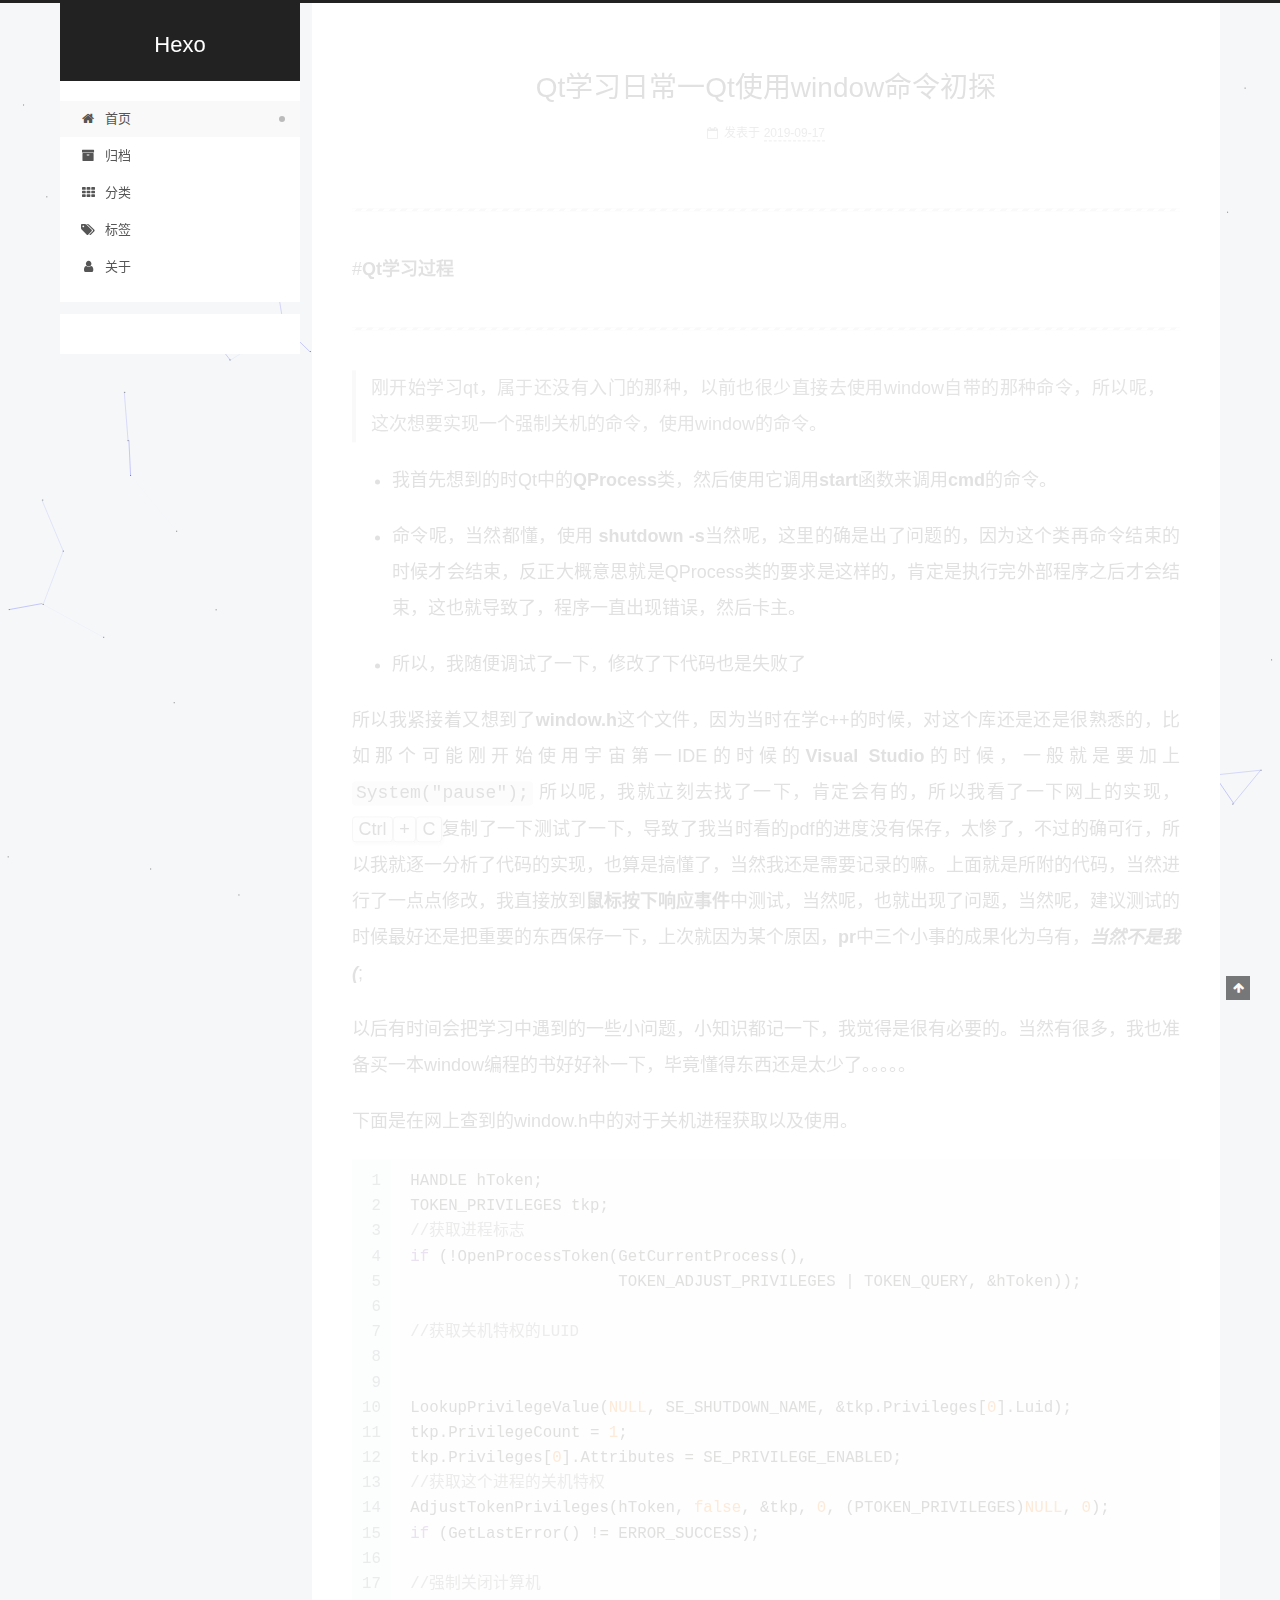
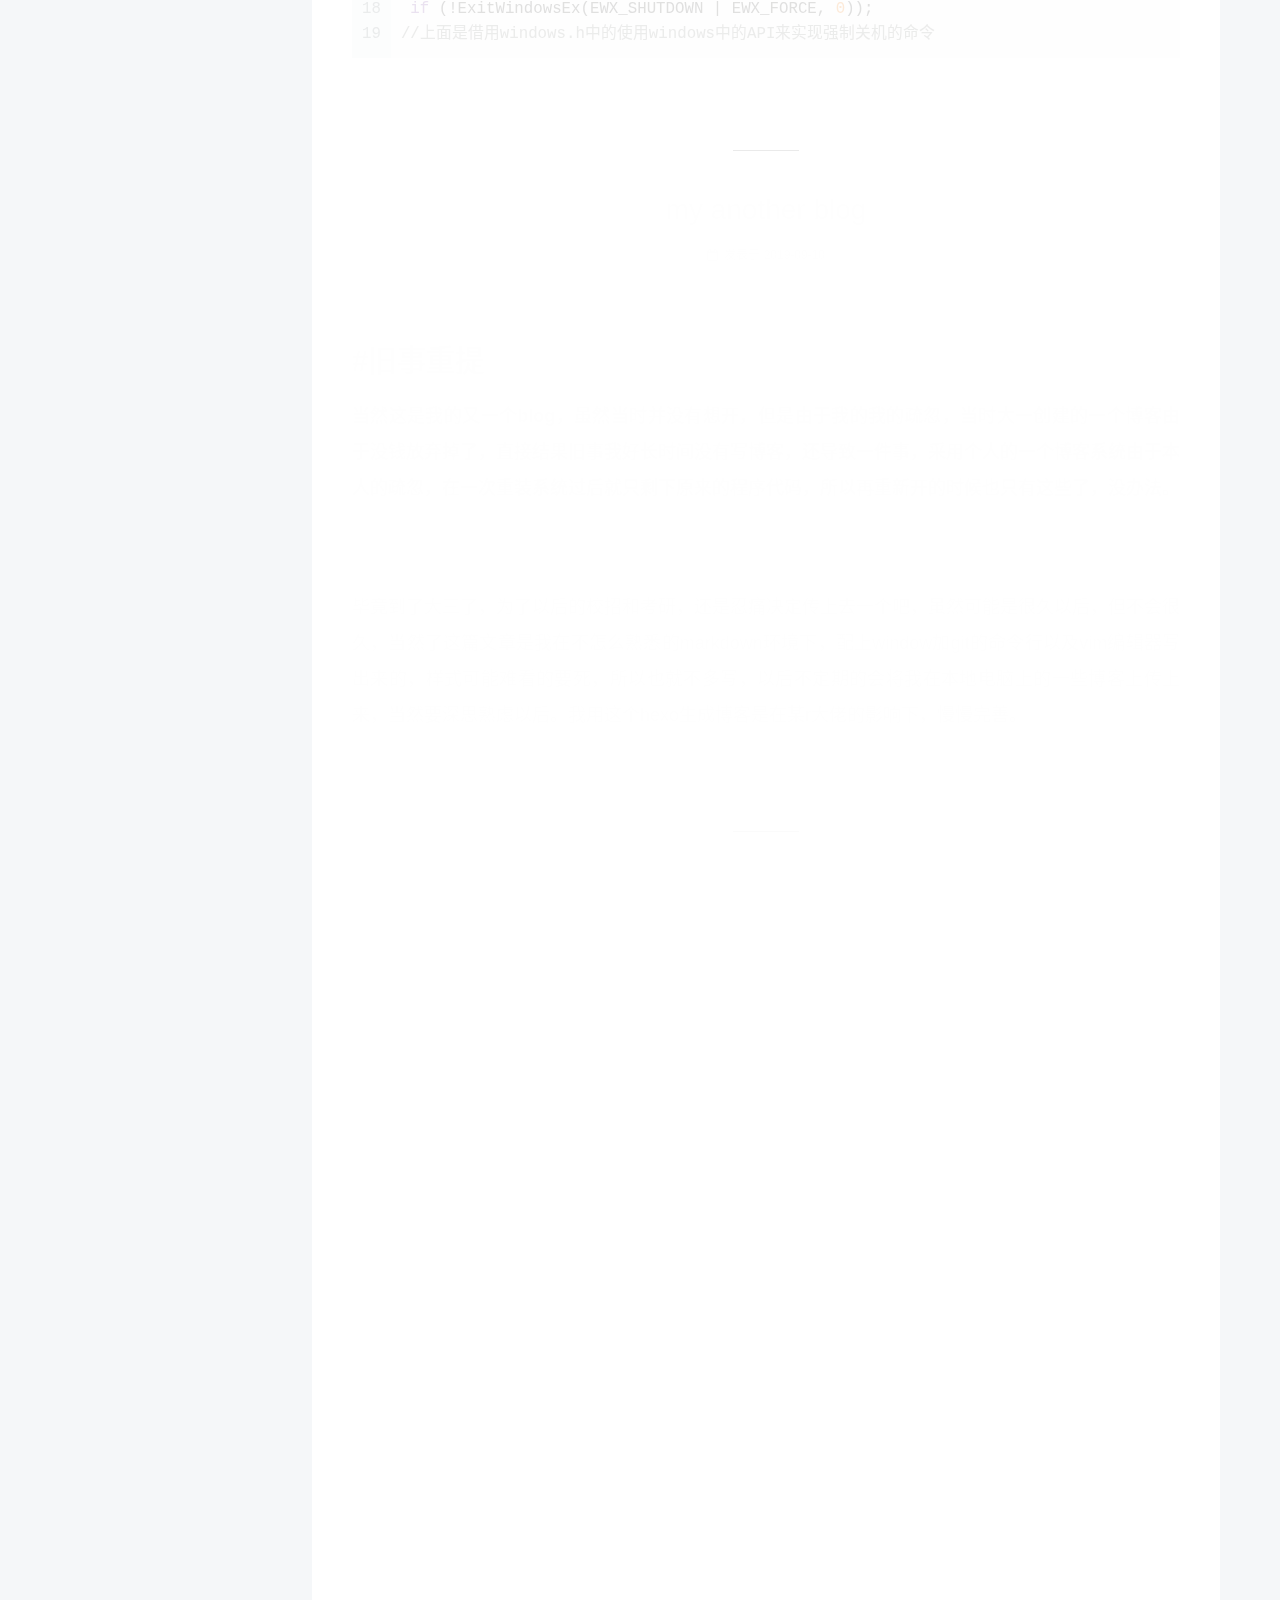
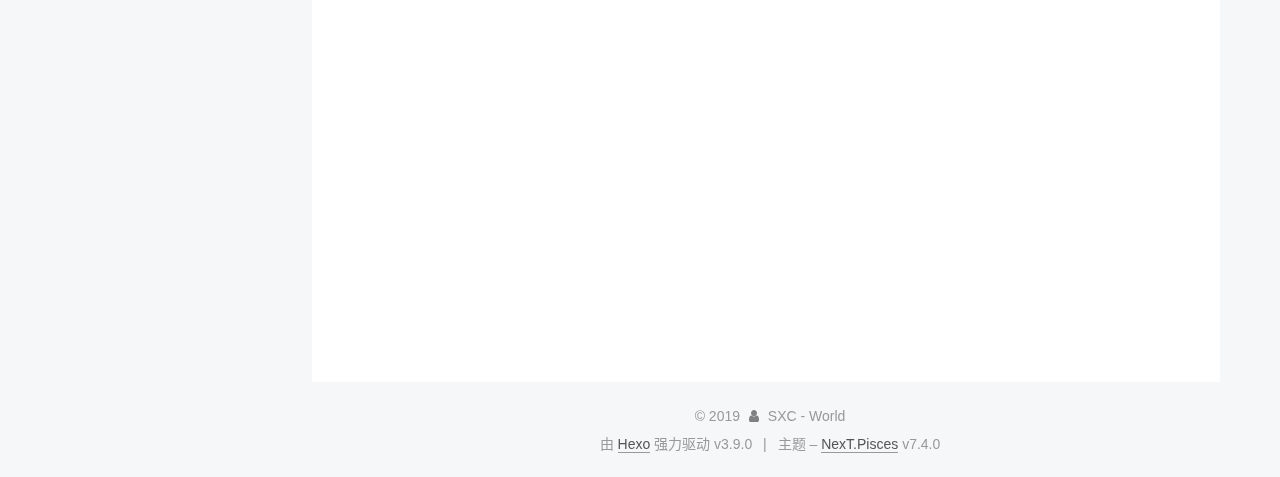
==== commit 7f6b1957: "Site updated: 2019-09-18 20:45:48" ====
--- a/index.html
+++ b/index.html
@@ -226,7 +226,7 @@
     <link itemprop="mainEntityOfPage" href="http://yoursite.com/2019/09/17/Qt学习日常一Qt使用window命令初探/">
 
     <span hidden itemprop="author" itemscope itemtype="http://schema.org/Person">
-      <meta itemprop="name" content="John Doe">
+      <meta itemprop="name" content="SXC - World">
       <meta itemprop="description" content="">
       <meta itemprop="image" content="/images/avatar.gif">
     </span>
@@ -317,7 +317,7 @@
     <link itemprop="mainEntityOfPage" href="http://yoursite.com/2019/09/10/my-another-blog/">
 
     <span hidden itemprop="author" itemscope itemtype="http://schema.org/Person">
-      <meta itemprop="name" content="John Doe">
+      <meta itemprop="name" content="SXC - World">
       <meta itemprop="description" content="">
       <meta itemprop="image" content="/images/avatar.gif">
     </span>
@@ -392,7 +392,7 @@
     <link itemprop="mainEntityOfPage" href="http://yoursite.com/2019/09/10/hello-world/">
 
     <span hidden itemprop="author" itemscope itemtype="http://schema.org/Person">
-      <meta itemprop="name" content="John Doe">
+      <meta itemprop="name" content="SXC - World">
       <meta itemprop="description" content="">
       <meta itemprop="image" content="/images/avatar.gif">
     </span>
@@ -503,7 +503,7 @@
 
       <div class="site-overview-wrap sidebar-panel">
         <div class="site-author motion-element" itemprop="author" itemscope itemtype="http://schema.org/Person">
-  <p class="site-author-name" itemprop="name">John Doe</p>
+  <p class="site-author-name" itemprop="name">SXC - World</p>
   <div class="site-description" itemprop="description"></div>
 </div>
   <nav class="site-state motion-element">
@@ -536,7 +536,7 @@
   <span class="with-love" id="animate">
     <i class="fa fa-user"></i>
   </span>
-  <span class="author" itemprop="copyrightHolder">John Doe</span>
+  <span class="author" itemprop="copyrightHolder">SXC - World</span>
 </div>
   <div class="powered-by">由 <a href="https://hexo.io" class="theme-link" rel="noopener" target="_blank">Hexo</a> 强力驱动 v3.9.0</div>
   <span class="post-meta-divider">|</span>
@@ -563,6 +563,9 @@
   
 
 
+    
+  
+  <script color='0,0,255' opacity='0.5' zIndex='-1' count='99' src="/lib/canvas-nest/canvas-nest.min.js"></script>
   <script src="/lib/anime.min.js?v=3.1.0"></script>
   <script src="/lib/velocity/velocity.min.js?v=1.2.1"></script>
   <script src="/lib/velocity/velocity.ui.min.js?v=1.2.1"></script>
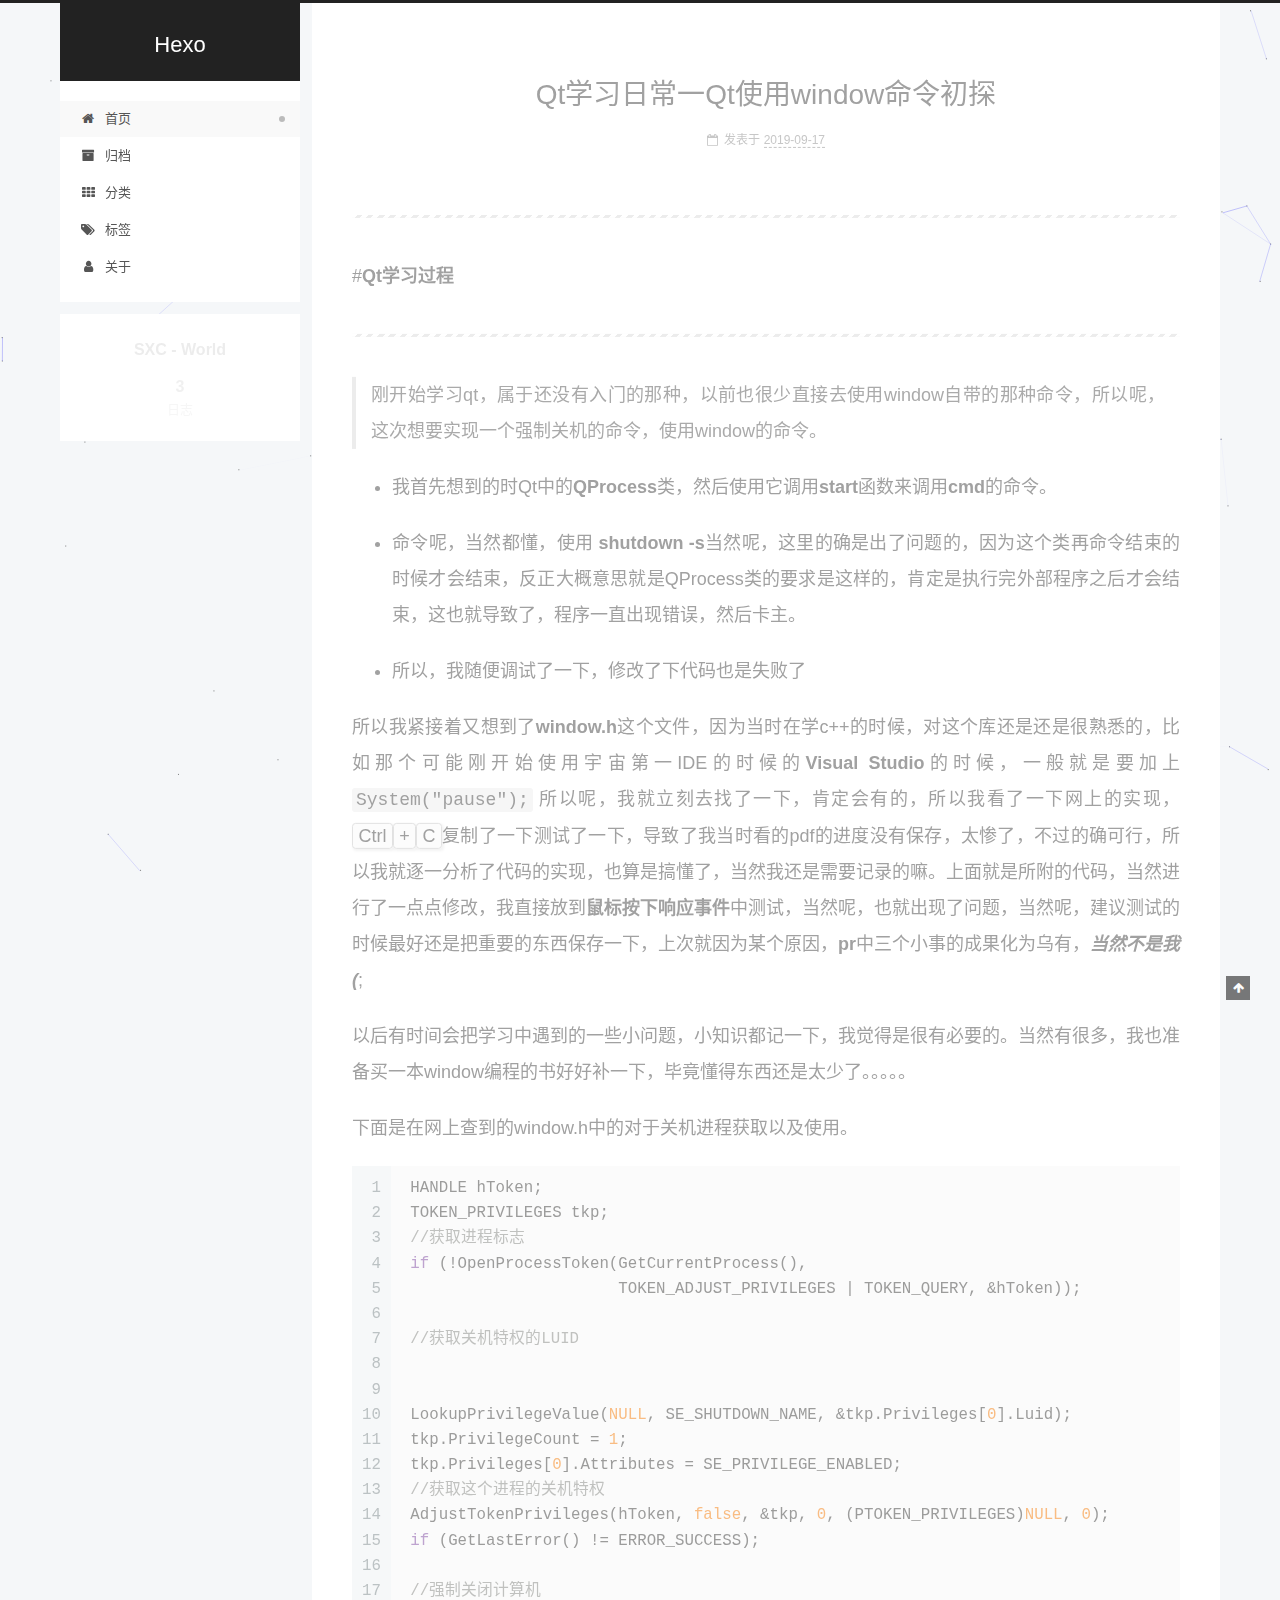
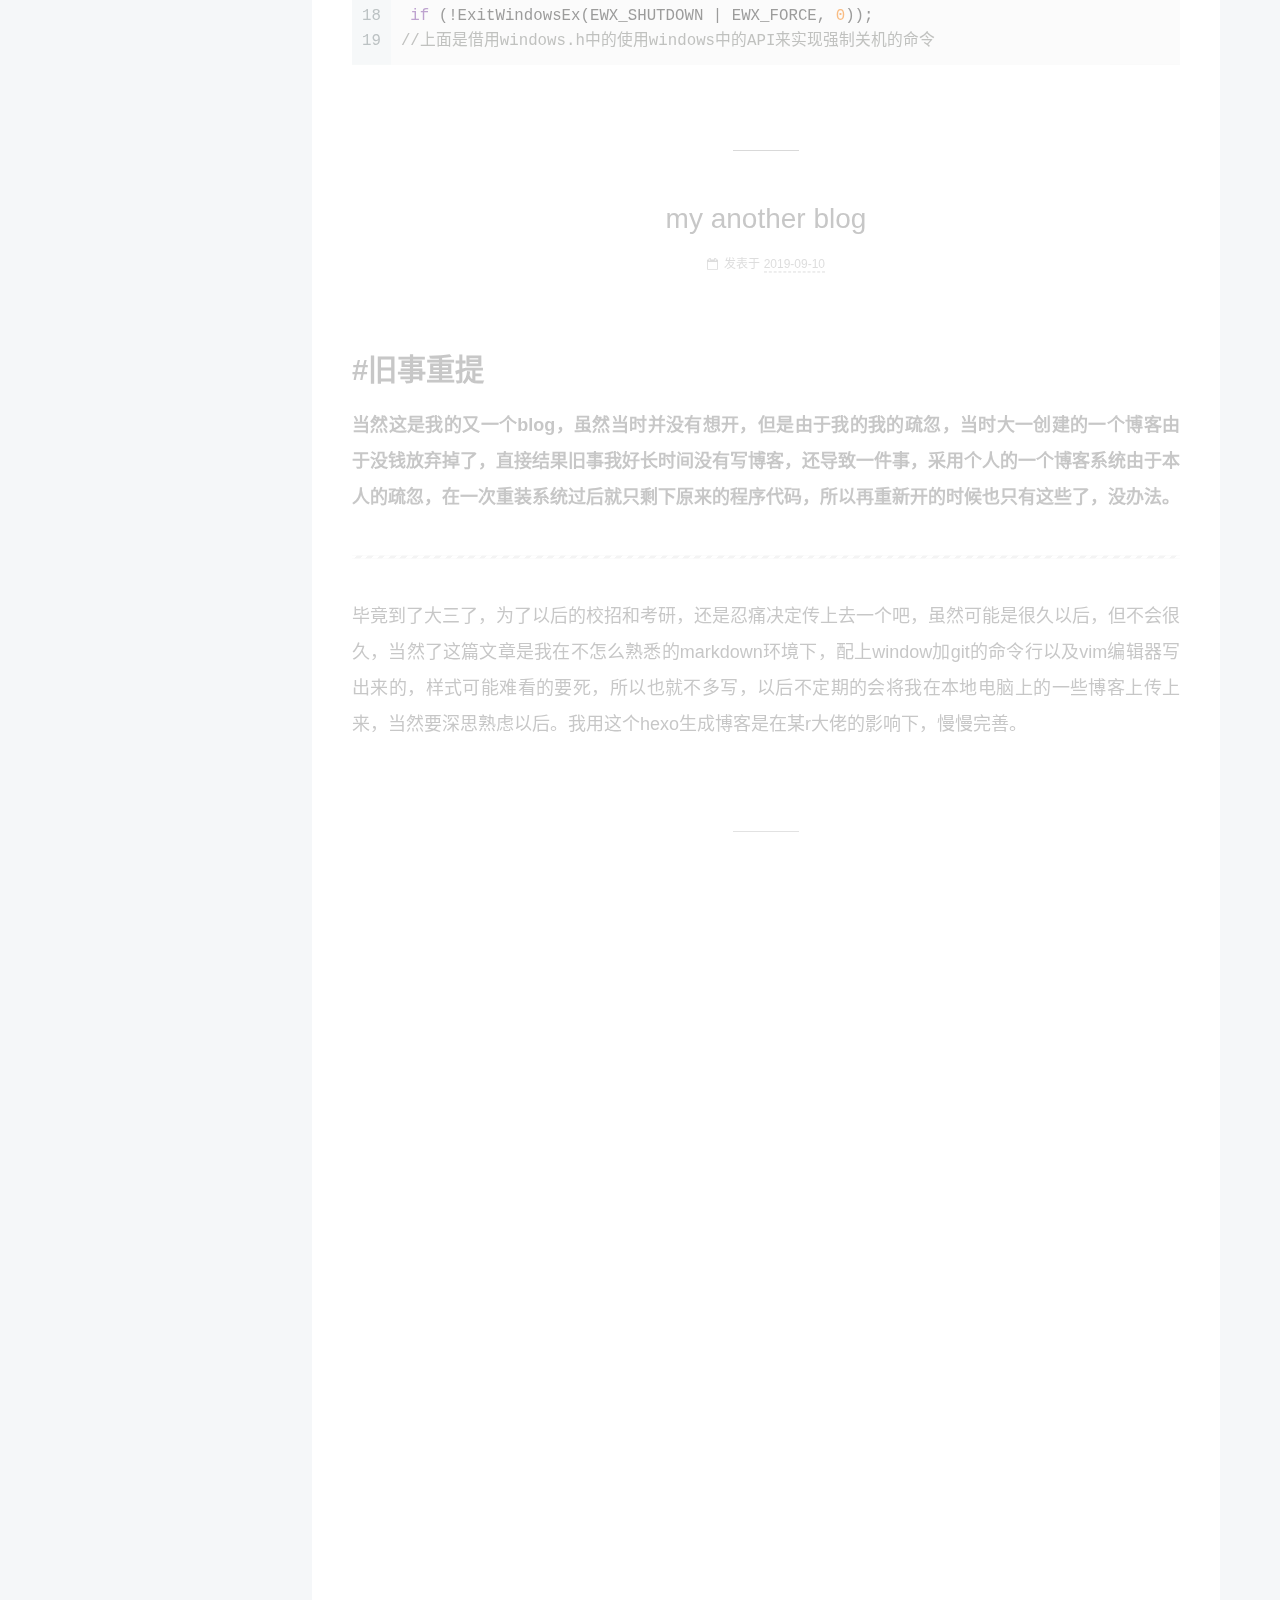
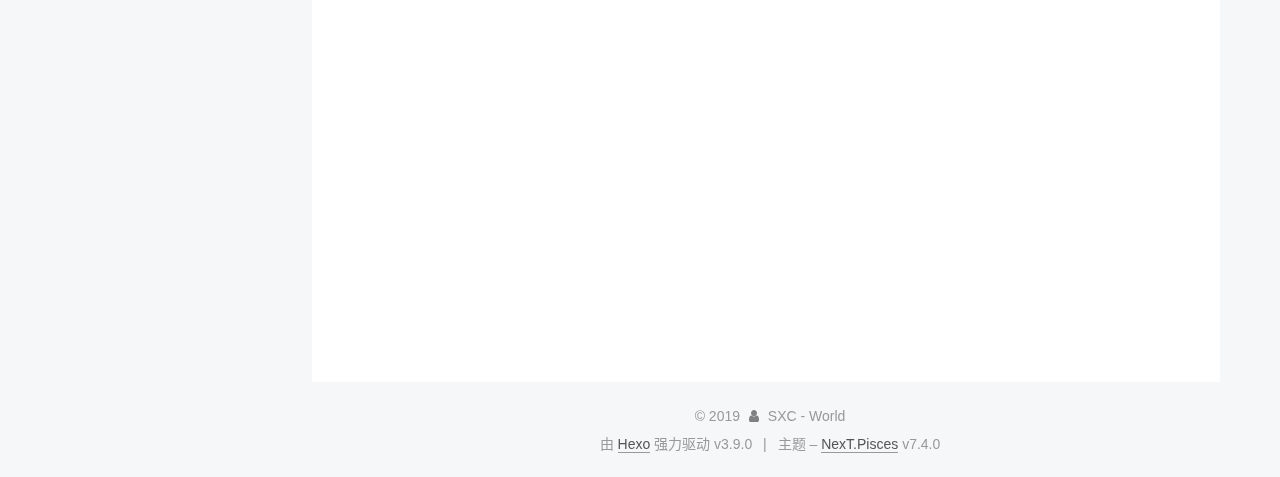
==== commit f601a9f6: "Site updated: 2019-09-19 00:26:09" ====
--- a/index.html
+++ b/index.html
@@ -603,5 +603,5 @@
 
   
 
-</body>
+<script src="/live2dw/lib/L2Dwidget.min.js?094cbace49a39548bed64abff5988b05"></script><script>L2Dwidget.init({"model":{"jsonPath":"live2d-widget-model-hijiki"},"display":{"position":"right","width":150,"height":300},"mobile":{"show":true},"log":false,"pluginJsPath":"lib/","pluginModelPath":"assets/","pluginRootPath":"live2dw/","tagMode":false});</script></body>
 </html>
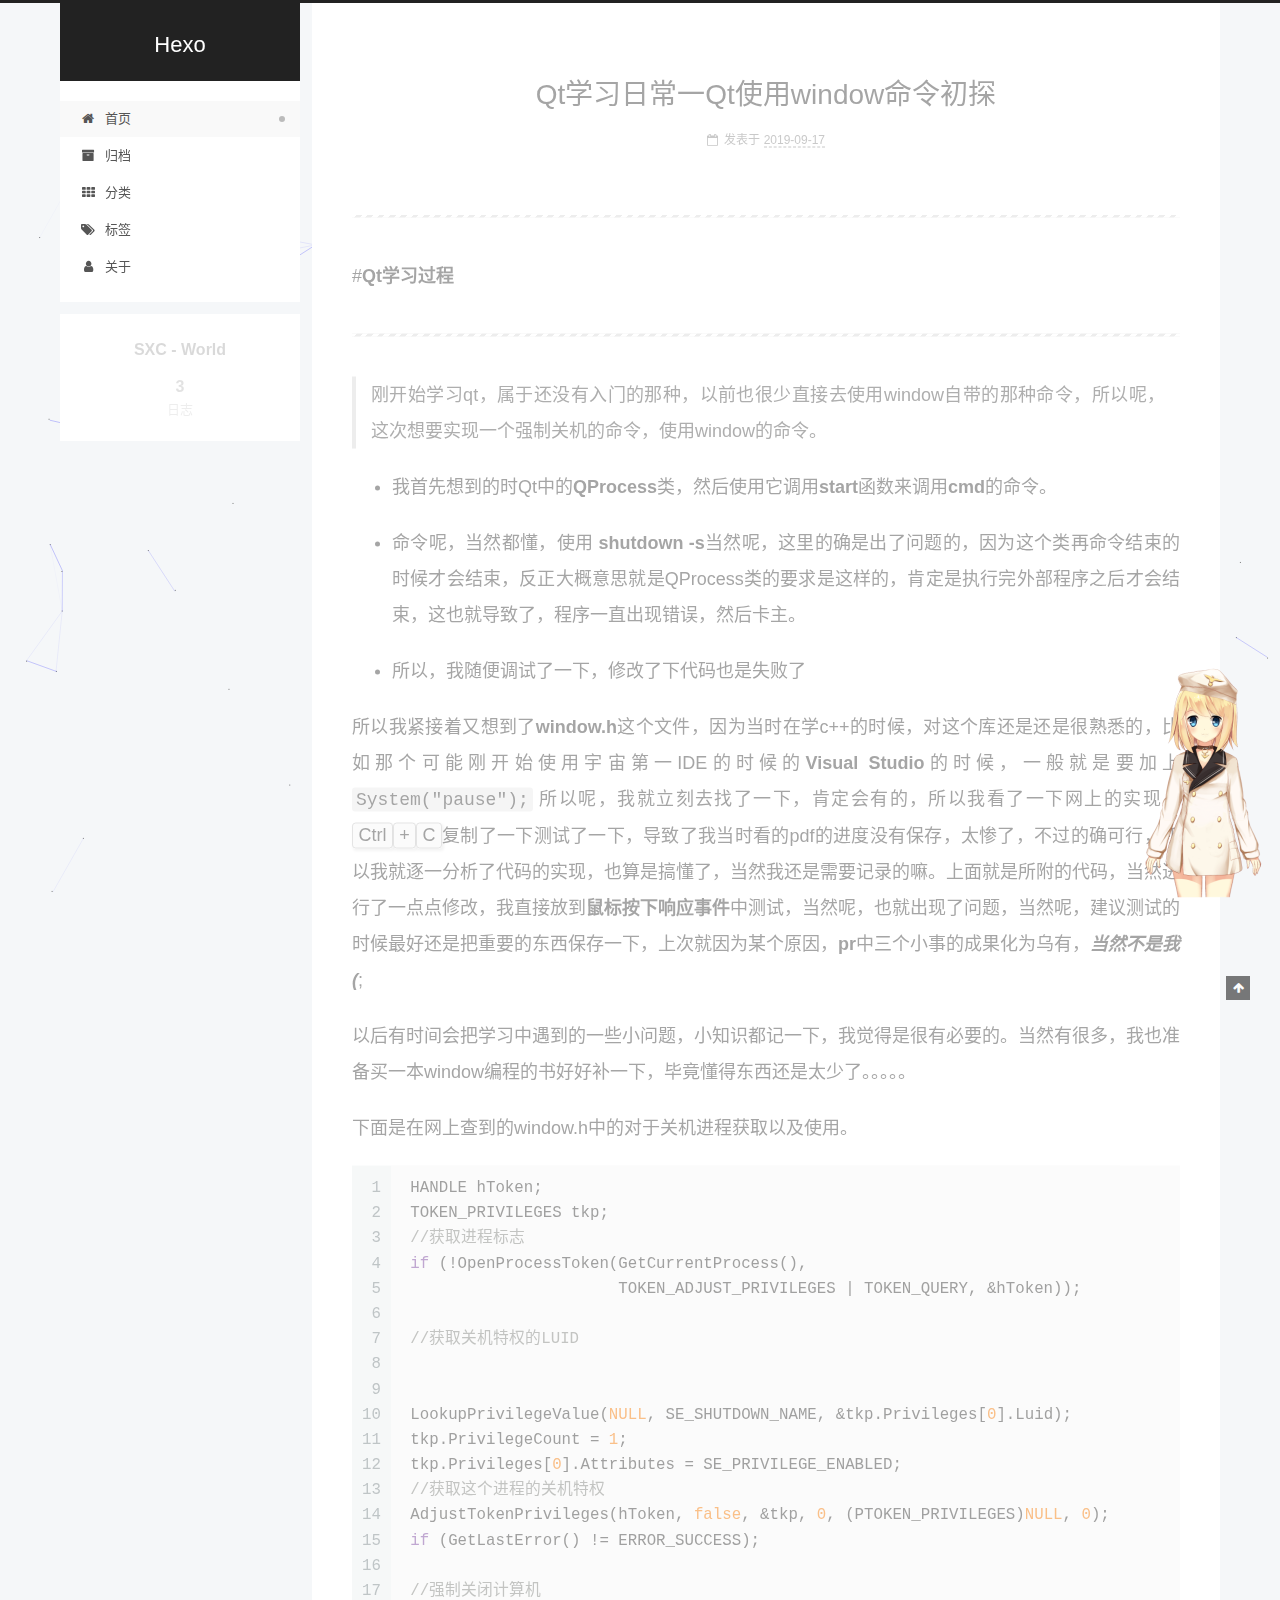
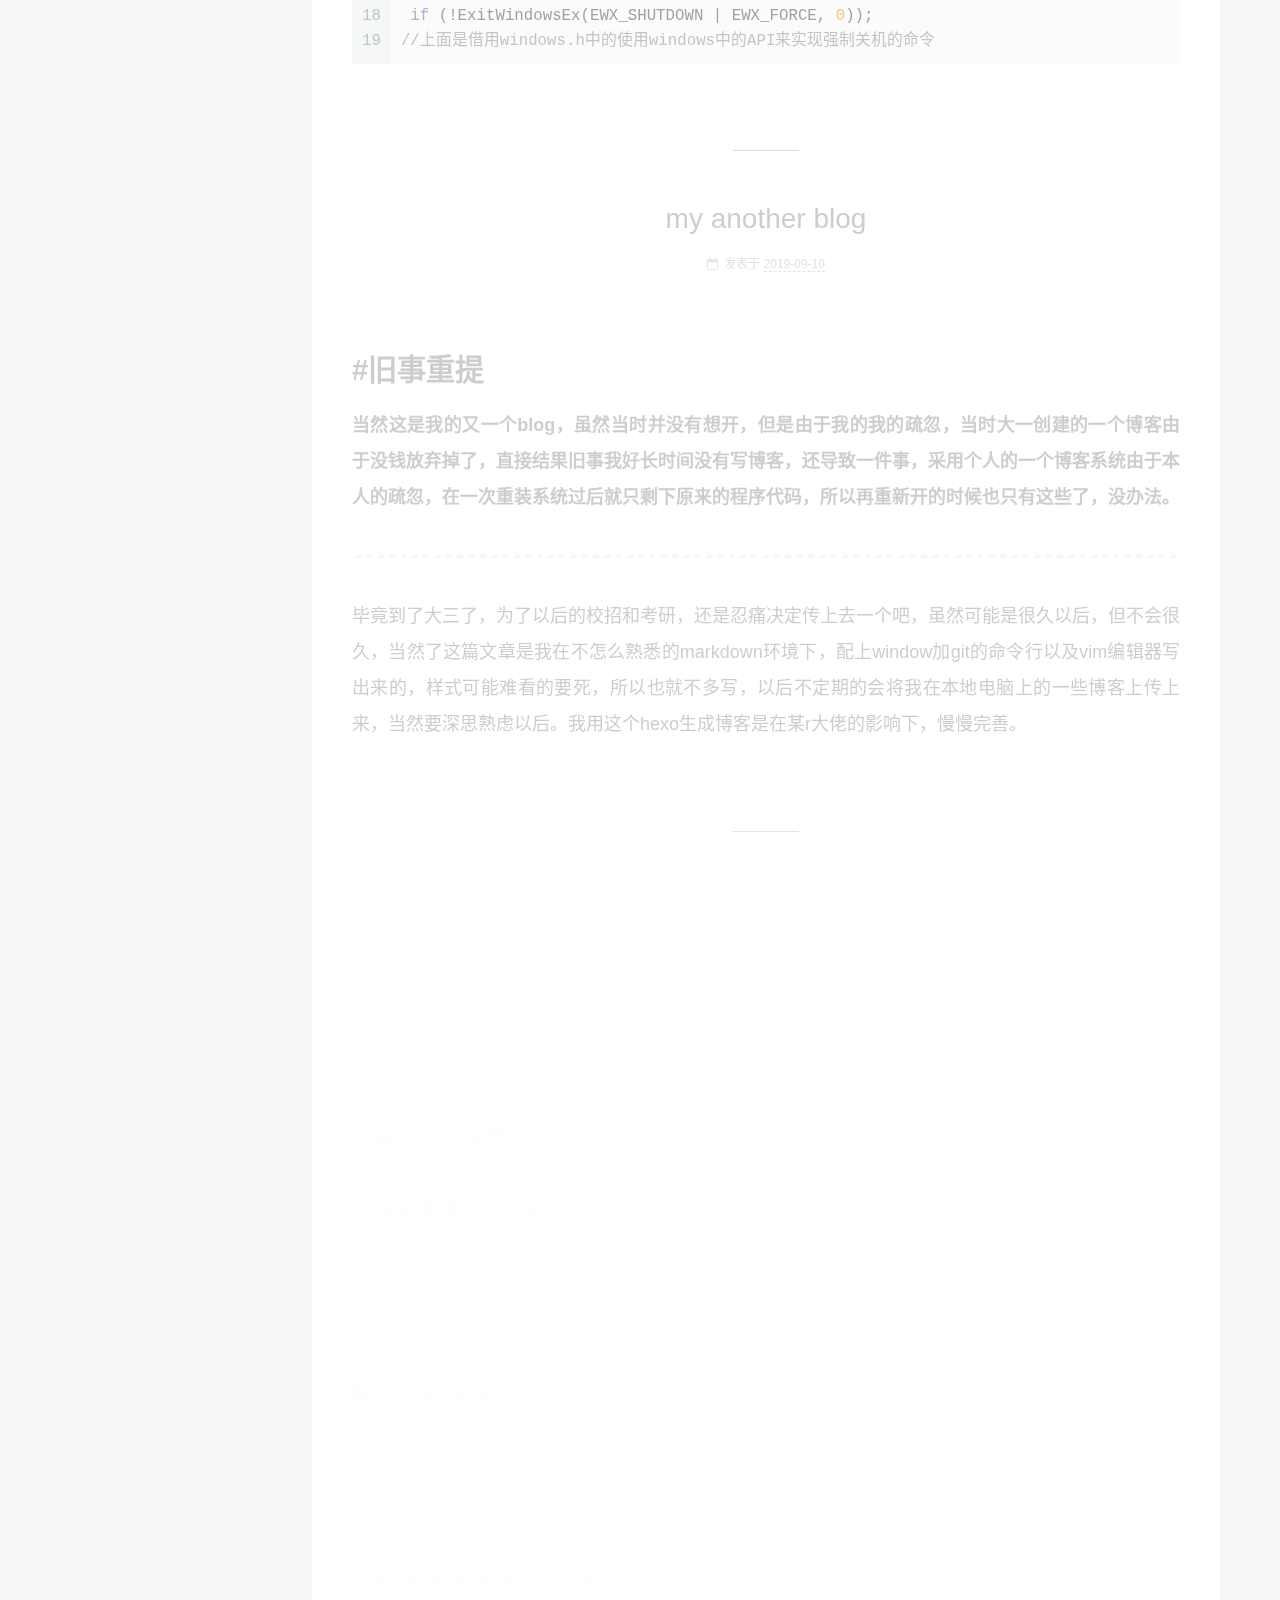
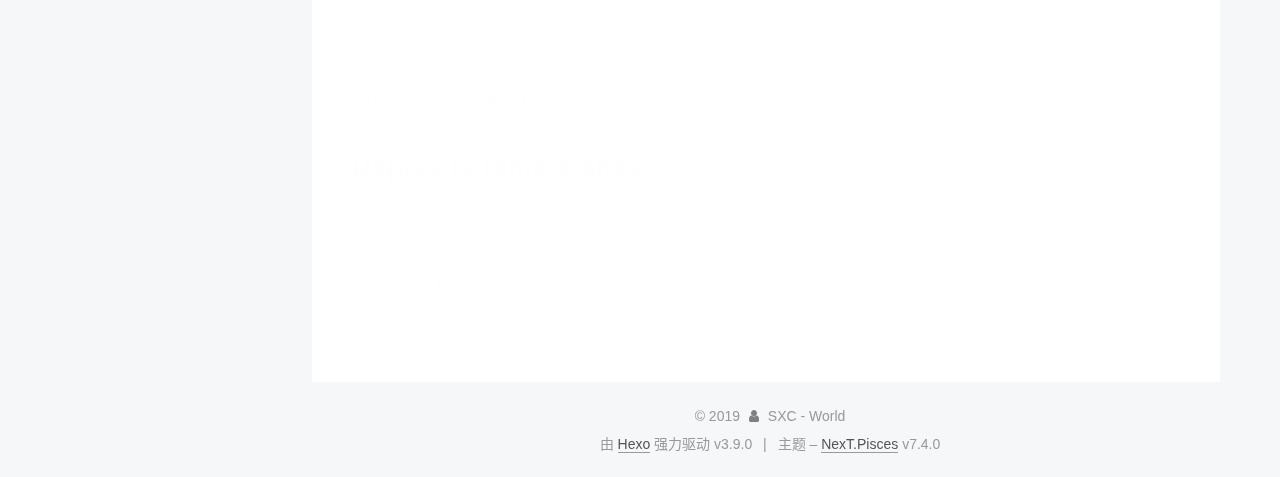
==== commit bd7377fd: "Site updated: 2019-09-19 00:41:02" ====
--- a/index.html
+++ b/index.html
@@ -603,5 +603,5 @@
 
   
 
-<script src="/live2dw/lib/L2Dwidget.min.js?094cbace49a39548bed64abff5988b05"></script><script>L2Dwidget.init({"model":{"jsonPath":"live2d-widget-model-hijiki"},"display":{"position":"right","width":150,"height":300},"mobile":{"show":true},"log":false,"pluginJsPath":"lib/","pluginModelPath":"assets/","pluginRootPath":"live2dw/","tagMode":false});</script></body>
+<script src="/live2dw/lib/L2Dwidget.min.js?094cbace49a39548bed64abff5988b05"></script><script>L2Dwidget.init({"model":{"jsonPath":"/live2dw/assets/z16.model.json"},"display":{"position":"right","width":150,"height":300},"mobile":{"show":true},"log":false,"pluginJsPath":"lib/","pluginModelPath":"assets/","pluginRootPath":"live2dw/","tagMode":false});</script></body>
 </html>
